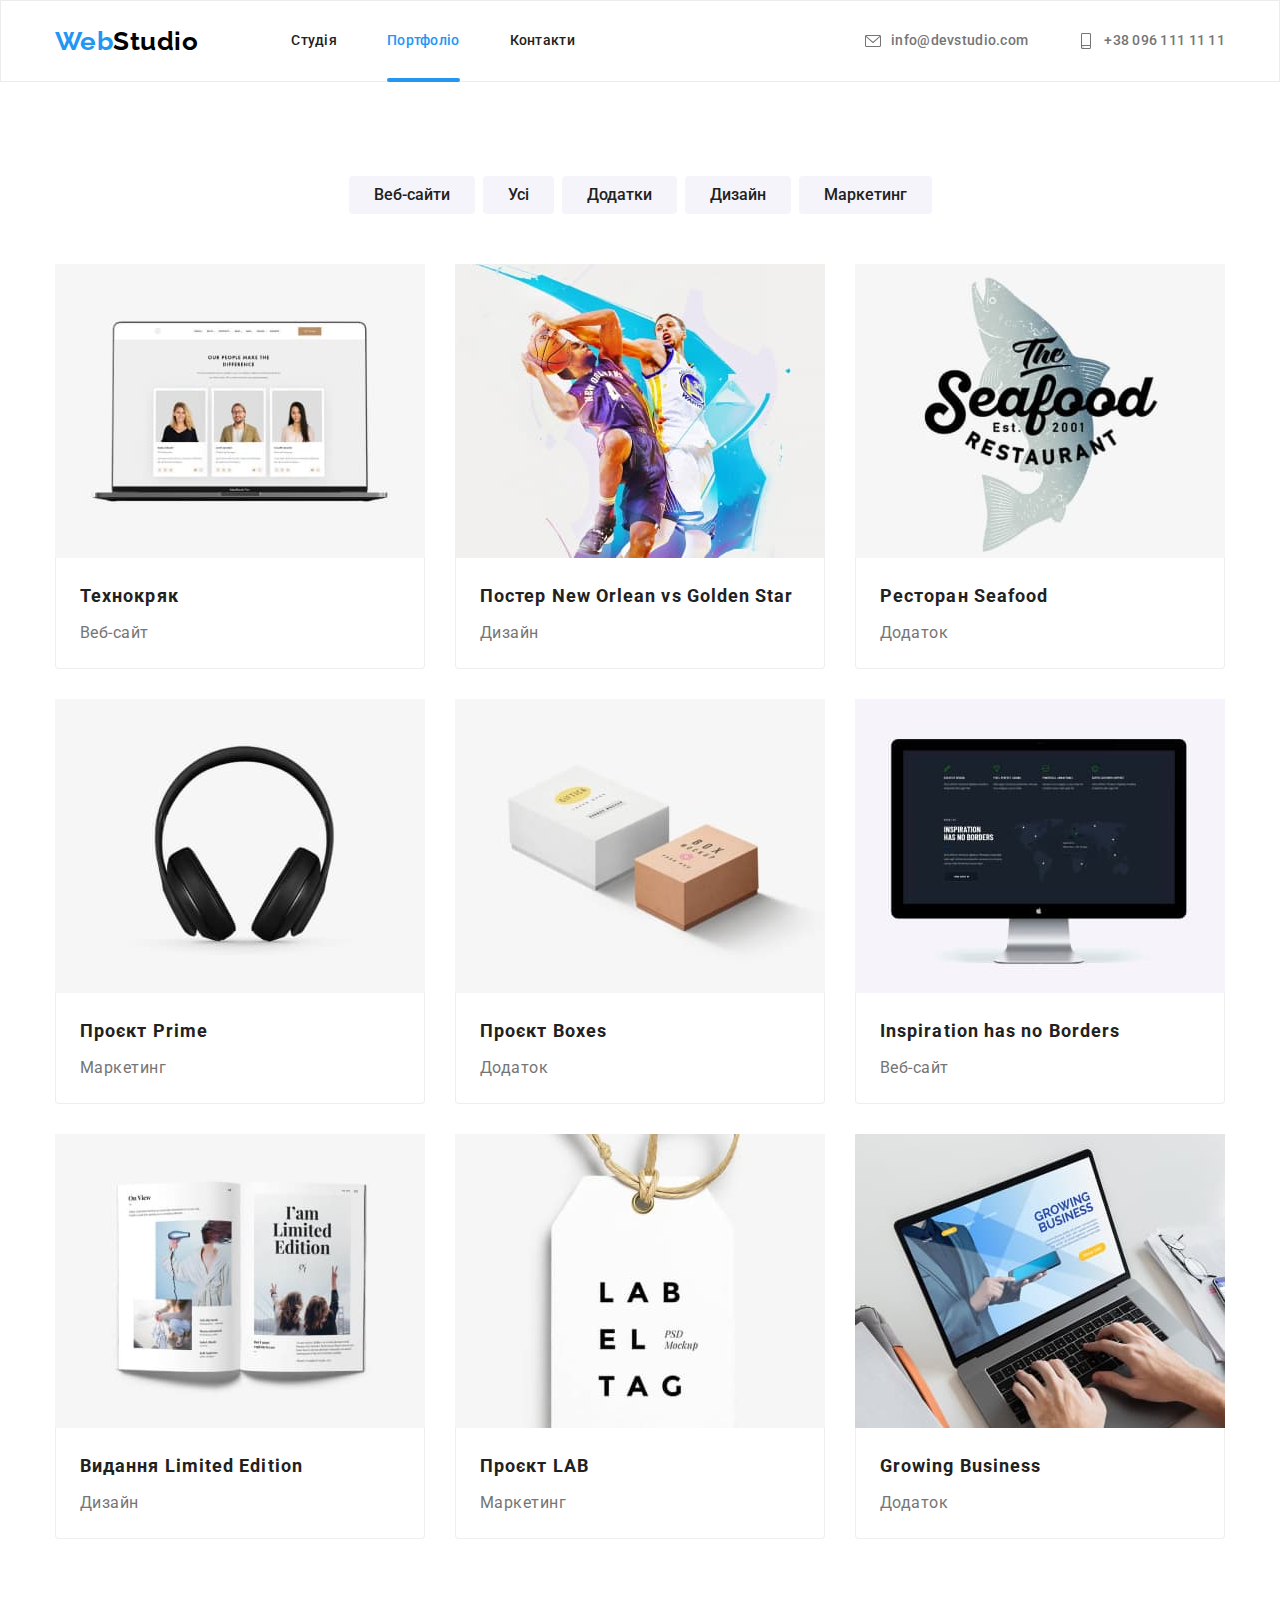
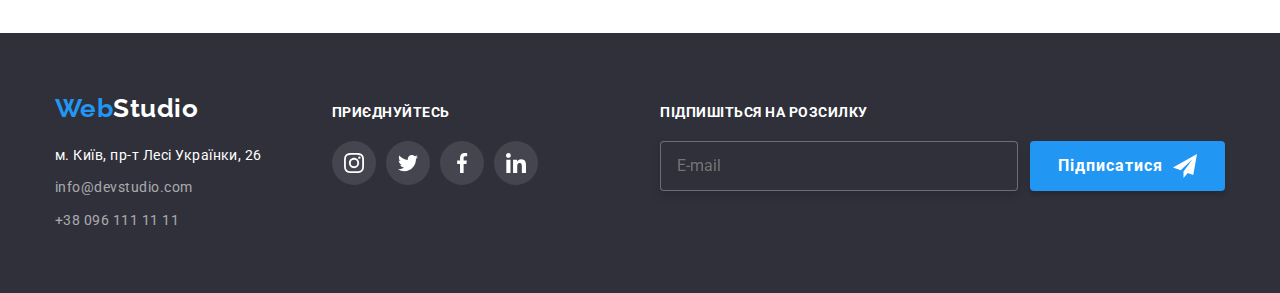
==== portfolio.html @ f8884468 "Added files from the previous HW" ====
<!DOCTYPE html>
<html lang="en">
  <head>
    <meta charset="UTF-8" />
    <meta http-equiv="X-UA-Compatible" content="IE=edge" />
    <meta name="viewport" content="width=device-width, initial-scale=1.0" />

    <title>Портфоліо</title>

    <!-- Normalization -->
    <link
      rel="stylesheet"
      href="https://cdnjs.cloudflare.com/ajax/libs/modern-normalize/1.0.0/modern-normalize.min.css"
    />

    <!-- Styles -->
    <link rel="stylesheet" href="./css/styles.css" />

    <!-- Fonts -->
    <link rel="preconnect" href="https://fonts.googleapis.com" />
    <link rel="preconnect" href="https://fonts.gstatic.com" crossorigin />
    <link
      href="https://fonts.googleapis.com/css2?family=Raleway:wght@700&family=Roboto:wght@400;500;700;900&display=swap"
      rel="stylesheet"
    />
  </head>

  <body>
    <header class="header-section">
      <div class="container header-flex">
        <a href="./index.html" class="logo logo-header"><span>Web</span>Studio</a>

        <nav>
          <ul class="site-nav list">
            <li class="item">
              <a href="./index.html" class="link">Студія</a>
            </li>

            <li class="item">
              <a href="./portfolio.html" class="link current">Портфоліо</a>
            </li>

            <li class="item">
              <a href="#" class="link">Контакти</a>
            </li>
          </ul>
        </nav>

        <ul class="mail-tel-section list">
          <li class="item">
            <a href="mailto:info@devstudio.com" class="link mail-tel-item">
              <svg width="16" height="16" class="mail-svg">
                <use href="./images/symbol-defs.svg#icon-mail"></use></svg
              >info@devstudio.com</a
            >
          </li>

          <li class="item">
            <a href="tel:380961111111" class="link mail-tel-item"
              ><svg width="16" height="16" class="tel-svg">
                <use href="./images/symbol-defs.svg#icon-smartphone"></use></svg
              >+38 096 111 11 11</a
            >
          </li>
        </ul>
      </div>
    </header>

    <main>
      <!-- "Completed projects" section -->
      <section class="section">
        <div class="container">
          <h1 class="section-title visually-hidden">Виконані проєкти</h1>

          <ul class="filter list">
            <li><button type="button" class="filer-button">Веб-сайти</button></li>
            <li><button type="button" class="filer-button">Усі</button></li>
            <li><button type="button" class="filer-button">Додатки</button></li>
            <li><button type="button" class="filer-button">Дизайн</button></li>
            <li><button type="button" class="filer-button">Маркетинг</button></li>
          </ul>

          <ul class="projects-list list">
            <li class="item">
              <div class="projects-img-div">
                <img
                  src="./images/img1-portfolio.jpg"
                  alt="Ноутбук з відчиненою веб-сторінкою"
                  width="370"
                  class="completed-projects-img"
                />
                <div class="project-description-overlay">
                  <p class="project-description-text">
                    Ресурс пропонує комплексні пропозиції з різним рівнем функціоналу та сервісів.
                    Все це дозволить відвідувачу отримати вичерпні відомості про компанію чи
                    приватну особу.
                  </p>
                </div>
              </div>
              <div class="projects-card-border">
                <h2 class="completed-projects-title">Технокряк</h2>
                <p class="completed-projects-text">Веб-сайт</p>
              </div>
            </li>

            <li class="item">
              <div class="projects-img-div">
                <img
                  src="./images/img2-portfolio.jpg"
                  alt="Два баскетболісти грають у баскетбол"
                  width="370"
                  class="completed-projects-img"
                />
                <div class="project-description-overlay">
                  <p class="project-description-text">
                    Ресурс пропонує комплексні пропозиції з різним рівнем функціоналу та сервісів.
                    Все це дозволить відвідувачу отримати вичерпні відомості про компанію чи
                    приватну особу.
                  </p>
                </div>
              </div>
              <div class="projects-card-border">
                <h2 class="completed-projects-title">Постер New Orlean vs Golden Star</h2>
                <p class="completed-projects-text">Дизайн</p>
              </div>
            </li>

            <li class="item">
              <div class="projects-img-div">
                <img
                  src="./images/img3-portfolio.jpg"
                  alt="Логотип ресторану Seafood"
                  width="370"
                  class="completed-projects-img"
                />
                <div class="project-description-overlay">
                  <p class="project-description-text">
                    Ресурс пропонує комплексні пропозиції з різним рівнем функціоналу та сервісів.
                    Все це дозволить відвідувачу отримати вичерпні відомості про компанію чи
                    приватну особу.
                  </p>
                </div>
              </div>
              <div class="projects-card-border">
                <h2 class="completed-projects-title">Ресторан Seafood</h2>
                <p class="completed-projects-text">Додаток</p>
              </div>
            </li>

            <li class="item">
              <div class="projects-img-div">
                <img
                  src="./images/img4-portfolio.jpg"
                  alt="Комп'ютерні навушники"
                  width="370"
                  class="completed-projects-img"
                />
                <div class="project-description-overlay">
                  <p class="project-description-text">
                    Ресурс пропонує комплексні пропозиції з різним рівнем функціоналу та сервісів.
                    Все це дозволить відвідувачу отримати вичерпні відомості про компанію чи
                    приватну особу.
                  </p>
                </div>
              </div>
              <div class="projects-card-border">
                <h2 class="completed-projects-title">Проєкт Prime</h2>
                <p class="completed-projects-text">Маркетинг</p>
              </div>
            </li>

            <li class="item">
              <div class="projects-img-div">
                <img
                  src="./images/img5-portfolio.jpg"
                  alt="Дві коробки: біла та червона"
                  width="370"
                  class="completed-projects-img"
                />
                <div class="project-description-overlay">
                  <p class="project-description-text">
                    Ресурс пропонує комплексні пропозиції з різним рівнем функціоналу та сервісів.
                    Все це дозволить відвідувачу отримати вичерпні відомості про компанію чи
                    приватну особу.
                  </p>
                </div>
              </div>
              <div class="projects-card-border">
                <h2 class="completed-projects-title">Проєкт Boxes</h2>
                <p class="completed-projects-text">Додаток</p>
              </div>
            </li>

            <li class="item">
              <div class="projects-img-div">
                <img
                  src="./images/img6-portfolio.jpg"
                  alt="iMac з відчиненою веб-сторінкою"
                  width="370"
                  class="completed-projects-img"
                />
                <div class="project-description-overlay">
                  <p class="project-description-text">
                    Ресурс пропонує комплексні пропозиції з різним рівнем функціоналу та сервісів.
                    Все це дозволить відвідувачу отримати вичерпні відомості про компанію чи
                    приватну особу.
                  </p>
                </div>
              </div>
              <div class="projects-card-border">
                <h2 class="completed-projects-title">Inspiration has no Borders</h2>
                <p class="completed-projects-text">Веб-сайт</p>
              </div>
            </li>

            <li class="item">
              <div class="projects-img-div">
                <img
                  src="./images/img7-portfolio.jpg"
                  alt="Розворот журналу"
                  width="370"
                  class="completed-projects-img"
                />
                <div class="project-description-overlay">
                  <p class="project-description-text">
                    Ресурс пропонує комплексні пропозиції з різним рівнем функціоналу та сервісів.
                    Все це дозволить відвідувачу отримати вичерпні відомості про компанію чи
                    приватну особу.
                  </p>
                </div>
              </div>
              <div class="projects-card-border">
                <h2 class="completed-projects-title">Видання Limited Edition</h2>
                <p class="completed-projects-text">Дизайн</p>
              </div>
            </li>

            <li class="item">
              <div class="projects-img-div">
                <img
                  src="./images/img8-portfolio.jpg"
                  alt="Етикетка з логотипом компанії"
                  width="370"
                  class="completed-projects-img"
                />
                <div class="project-description-overlay">
                  <p class="project-description-text">
                    Ресурс пропонує комплексні пропозиції з різним рівнем функціоналу та сервісів.
                    Все це дозволить відвідувачу отримати вичерпні відомості про компанію чи
                    приватну особу.
                  </p>
                </div>
              </div>
              <div class="projects-card-border">
                <h2 class="completed-projects-title">Проєкт LAB</h2>
                <p class="completed-projects-text">Маркетинг</p>
              </div>
            </li>

            <li class="item">
              <div class="projects-img-div">
                <img
                  src="./images/img9-portfolio.jpg"
                  alt="Людина працює за ноутбуком"
                  width="370"
                  class="completed-projects-img"
                />
                <div class="project-description-overlay">
                  <p class="project-description-text">
                    Ресурс пропонує комплексні пропозиції з різним рівнем функціоналу та сервісів.
                    Все це дозволить відвідувачу отримати вичерпні відомості про компанію чи
                    приватну особу.
                  </p>
                </div>
              </div>
              <div class="projects-card-border">
                <h2 class="completed-projects-title">Growing Business</h2>
                <p class="completed-projects-text">Додаток</p>
              </div>
            </li>
          </ul>
        </div>
      </section>
    </main>

    <footer class="footer-section">
      <div class="container">
        <div class="footer-flex-general">
          <div class="footer-flex">
            <div class="footer-contact-us">
              <a href="./index.html" class="logo logo-footer"><span>Web</span>Studio</a>

              <address class="footer-address">м. Київ, пр-т Лесі Українки, 26</address>

              <ul class="footer-contact-info list">
                <li>
                  <a href="mailto:info@devstudio.com" class="mail link">info@devstudio.com</a>
                </li>
                <li><a href="tel:380961111111" class="link">+38 096 111 11 11</a></li>
              </ul>
            </div>

            <div class="footer-join-us">
              <p class="footer-header">приєднуйтесь</p>

              <ul class="list footer-social-list">
                <li class="footer-social-item">
                  <a href="#" class="footer-social-link">
                    <svg width="20," height="20">
                      <use href="./images/symbol-defs.svg#icon-instagram"></use>
                    </svg>
                  </a>
                </li>
                <li class="social-item">
                  <a href="#" class="footer-social-link">
                    <svg width="20," height="20">
                      <use href="./images/symbol-defs.svg#icon-twitter"></use>
                    </svg>
                  </a>
                </li>
                <li class="social-item">
                  <a href="#" class="footer-social-link">
                    <svg width="20," height="20">
                      <use href="./images/symbol-defs.svg#icon-facebook"></use>
                    </svg>
                  </a>
                </li>
                <li class="social-item">
                  <a href="#" class="footer-social-link">
                    <svg width="20," height="20">
                      <use href="./images/symbol-defs.svg#icon-linkedin"></use>
                    </svg>
                  </a>
                </li>
              </ul>
            </div>
          </div>

          <div class="footer-subscribe-mailing">
            <p class="footer-header">Підпишіться на розсилку</p>

            <form>
              <label class="visually-hidden" for="footer-email-label">E-mail</label>

              <div class="footer-input-button">
                <input
                  class="footer-email-input"
                  id="footer-email-label"
                  type="email"
                  name="email"
                  placeholder="E-mail"
                />

                <button class="main-button footer-button" type="submit">
                  <span class="footer-button-text">Підписатися</span>
                  <svg width="24" height="24" class="mail-svg">
                    <use href="./images/symbol-defs.svg#icon-send"></use>
                  </svg>
                </button>
              </div>
            </form>
          </div>
        </div>
      </div>
    </footer>
  </body>
</html>
---- css/styles.css ----
/* ---------------------- General styles ----------------------*/
:root {
  --primaty-text-color: #212121;
  --secondary-text-color: #757575;
  --accent-color: #2196f3;
  --primary-white-color: #ffffff;
  --primary-black-color: #000000;
  --projects-border-color: #eeeeee;
  --header-border-color: #ececec;

  --hero-background-color: #2f303a;
  --button-color: #f5f4fa;
  --icon-color: #afb1b8;

  --button-shadow-color: rgba(0, 0, 0, 0.15);

  --footer-placeholder: rgba(255, 255, 255, 0.6);
  --footer-input-border: rgba(255, 255, 255, 0.3);

  --modal-input-border: rgba(33, 33, 33, 0.2);
  --modal-placeholder: rgba(117, 117, 117, 0.5);
}

body {
  background-color: var(--primary-white-color);
  color: var(--primaty-text-color);

  font-family: Roboto, sans-serif;
  letter-spacing: 0.03em;

  /* overflow: hidden; */
}

h1,
h2,
h3,
h4,
h5,
h6,
p,
ul {
  padding: 0;
  margin: 0;
}

.logo {
  font-family: 'Raleway';
  font-weight: 700;
  font-size: 26px;
  line-height: 1.19;
  text-decoration: none;
}

.list {
  list-style-type: none;
}

.link {
  text-decoration: none;
}

.main-button {
  border: 0;
  cursor: pointer;

  display: block;
  margin: 0 auto;
  padding: 10px 32px;
  border-radius: 4px;

  color: var(--primary-white-color);
  box-shadow: 0px 4px 4px var(--button-shadow-color);
  background-color: var(--accent-color);
  font-family: 'Roboto';
  font-weight: 700;
  font-size: 16px;
  line-height: 1.87;
  letter-spacing: 0.06em;

  transition-property: color, background-color;
  transition-duration: 250ms;
  transition-timing-function: cubic-bezier(0.4, 0, 0.2, 1);
}

.main-button:hover,
.main-button:focus {
  color: var(--primaty-text-color);
  background-color: var(--button-color);
}

.visually-hidden {
  position: absolute;
  white-space: nowrap;
  width: 1px;
  height: 1px;
  overflow: hidden;
  border: 0;
  padding: 0;
  clip: rect(0 0 0 0);
  clip-path: inset(50%);
  margin: -1px;
}

.section-title {
  margin-bottom: 50px;
  text-align: center;

  font-weight: 700;
  font-size: 36px;
  line-height: 1.17;
}

.section {
  padding-top: 94px;
  padding-bottom: 94px;
}

.container {
  width: 100%;
  max-width: 1200px;
  padding-left: 15px;
  padding-right: 15px;
  margin-left: auto;
  margin-right: auto;
}

/* ---------------------- Header ----------------------*/
.header-section {
  border: 1px solid var(--header-border-color);
}

.header-flex {
  display: flex;
  /* justify-content: space-between; */
  align-items: center;
}

.logo-header {
  margin-right: 93px;

  color: var(--primary-black-color);
}

.logo-header > span {
  color: var(--accent-color);
}

.site-nav {
  display: flex;
}

.site-nav .item {
  margin-right: 50px;
}

.site-nav .item:last-child {
  margin-right: 0;
}

.site-nav .link {
  display: block;
  padding-top: 32px;
  padding-bottom: 32px;

  color: var(--primaty-text-color);
  font-weight: 500;
  font-size: 14px;
  line-height: 1.14;
  letter-spacing: 0.02em;

  transition-property: color;
  transition-duration: 250ms;
  transition-timing-function: cubic-bezier(0.4, 0, 0.2, 1);
}

.link.current {
  position: relative;
  color: var(--accent-color);
  padding-bottom: 31px;
}

.link.current::after {
  position: absolute;
  bottom: -2px;
  left: 0;

  content: '';
  height: 4px;
  width: 100%;
  background: var(--accent-color);
  border-radius: 2px;
}

.site-nav .link:hover,
.site-nav .link:focus {
  color: var(--accent-color);
}

.mail-tel-section {
  display: flex;
  margin-left: auto;
}

.mail-tel-section .item + .item {
  margin-left: 50px;
}

.mail-tel-section .link {
  color: var(--secondary-text-color);
  font-weight: 500;
  font-size: 14px;
  line-height: 1.14;
  letter-spacing: 0.02em;

  transition-property: color;
  transition-duration: 250ms;
  transition-timing-function: cubic-bezier(0.4, 0, 0.2, 1);
}

.mail-tel-section .link:hover,
.mail-tel-section .link:focus {
  color: var(--accent-color);
}

.mail-tel-item {
  display: flex;
  align-items: center;
  gap: 10px;
  fill: var(--secondary-text-color);

  transition-property: fill;
  transition-duration: 250ms;
  transition-timing-function: cubic-bezier(0.4, 0, 0.2, 1);
}

.mail-tel-item:hover,
.mail-tel-item:focus {
  fill: var(--accent-color);
}
/* ---------------------- Hero section ---------------------- */

.hero {
  padding-top: 200px;
  padding-bottom: 200px;
  margin: 0 auto;
  max-width: 1600px;
  background-image: linear-gradient(to right, rgba(47, 48, 58, 0.4), rgba(47, 48, 58, 0.4)),
    url('../images/hero-overlay.jpg');
  background-color: var(--hero-background-color);
}

.hero-title {
  margin: 0 auto;
  margin-bottom: 30px;
  text-align: center;

  max-width: 696px;
  font-weight: 900;
  font-size: 44px;
  line-height: 1.36;
  letter-spacing: 0.06em;
  text-transform: uppercase;

  color: var(--primary-white-color);
}

/* ---------------------- Advantages section ---------------------- */
.advantages-section {
  padding-bottom: 0;
}

.advantage-icon-block {
  width: 270px;
  height: 120px;
  background-color: var(--button-color);
  border-radius: 4px;
  margin-bottom: 30px;
}

.advantage-icon {
  margin: 25px 100px;
}

.advantages-li-title {
  margin-bottom: 10px;

  font-weight: 700;
  font-size: 14px;
  line-height: 1.14;
  text-transform: uppercase;
}

.advantages-text {
  font-size: 14px;
  line-height: 1.7;

  color: var(--secondary-text-color);
}

.advantages-list {
  display: flex;
}

.advantages-list .item {
  max-width: calc((100% - 90px) / 4);
  margin-right: 30px;
}

.advantages-list .item:last-child {
  margin-right: 0;
}

/* ---------------------- What we are doing section ---------------------- */

.what-we-doing-list {
  display: flex;
  gap: 30px;
}

.what-we-doing-image {
  display: block;
}

.what-we-doing-item {
  position: relative;
}

.what-we-doing-label {
  position: absolute;
  padding: 27px 0;
  bottom: 0;

  width: 100%;
  font-weight: 700;
  font-size: 14px;
  line-height: 1.14;
  text-align: center;
  text-transform: uppercase;

  color: var(--primary-white-color);
  background-color: rgba(47, 48, 58, 0.8);
}

/* ---------------------- Our team section ---------------------- */

.our-team-section {
  background-color: var(--button-color);
}

.our-team-section li {
  background-color: var(--primary-white-color);
}

.our-team-list {
  display: flex;
  gap: 30px;
}

.our-team-list .item {
  box-shadow: 0px 1px 3px rgba(0, 0, 0, 0.12), 0px 1px 1px rgba(0, 0, 0, 0.14),
    0px 2px 1px rgba(0, 0, 0, 0.2);
  border-radius: 0px 0px 4px 4px;
}

.employee-img {
  margin-bottom: 30px;
}

.our-team-name {
  margin-bottom: 10px;
  text-align: center;

  font-weight: 500;
  font-size: 16px;
  line-height: 1.19;
}

.our-team-position {
  margin-bottom: 16px;
  text-align: center;

  font-size: 16px;
  line-height: 1.19;

  color: var(--secondary-text-color);
}

.social-list {
  display: flex;
  padding-bottom: 30px;
  gap: 10px;
  justify-content: center;
}

.social-item-link {
  display: flex;
  align-items: center;

  width: 44px;
  height: 44px;
  border-radius: 50%;
  fill: var(--icon-color);

  cursor: pointer;

  transition-property: fill, background-color;
  transition-duration: 250ms;
  transition-timing-function: cubic-bezier(0.4, 0, 0.2, 1);
}

.social-item-link:hover,
.social-item-link:focus {
  fill: var(--primary-white-color);
  background-color: var(--accent-color);
}

/* ---------------------- Regular clients section ---------------------- */

.regular-clients-list {
  display: flex;
  justify-content: center;
  gap: 30px;
}

.regular-clients-item {
  display: flex;
  justify-content: center;
  align-items: center;

  width: 170px;
  height: 92px;
  cursor: pointer;
}

.regular-clients-link {
  display: flex;
  align-items: center;
  justify-content: center;

  width: 100%;
  height: 100%;
  border: 1px solid var(--icon-color);
  border-radius: 4px;
  fill: var(--icon-color);

  transition-property: fill, border;
  transition-duration: 250ms;
  transition-timing-function: cubic-bezier(0.4, 0, 0.2, 1);
}

.regular-clients-link:hover,
.regular-clients-link:focus {
  fill: var(--accent-color);
  border: 1px solid var(--accent-color);
}

/* ---------------------- !!! portfolio.html !!! ---------------------- */

/* ---------------------- Completed projects section ---------------------- */

.filter {
  display: flex;
  gap: 8px;
  justify-content: center;
  margin-bottom: 50px;
}

.filer-button {
  padding: 6px 25px;
  border: none;
  border-radius: 4px;

  font-family: Roboto;
  font-weight: 500;
  font-size: 16px;
  line-height: 1.62;

  color: var(--primaty-text-color);
  background-color: var(--button-color);

  transition-property: color, background-color, box-shadow;
  transition-duration: 250ms;
  transition-timing-function: cubic-bezier(0.4, 0, 0.2, 1);
}

.filer-button:hover,
.filer-button:focus {
  color: var(--primary-white-color);
  background-color: var(--accent-color);
  box-shadow: 0px 3px 1px rgba(0, 0, 0, 0.1), 0px 1px 2px rgba(0, 0, 0, 0.08),
    0px 2px 2px rgba(0, 0, 0, 0.12);
}

.projects-list {
  display: flex;
  flex-wrap: wrap;
  gap: 30px;
}

.projects-img-div {
  position: relative;
}

.completed-projects-img {
  display: block;
}

.project-description-overlay {
  position: absolute;
  overflow: hidden;
  top: 0;
  left: 0;
  width: 100%;
  height: 100%;
}

.project-description-text {
  display: flex;
  align-items: center;
  padding: 24px;
  height: 100%;

  /* question with overflow */
  overflow-y: auto;

  font-size: 18px;
  line-height: 1.555;

  color: var(--primary-white-color);
  background-color: rgba(33, 150, 243, 0.9);

  transform: translateY(100%);
  transition: transform 250ms;
  transition-timing-function: cubic-bezier(0.4, 0, 0.2, 1);
}

.project-description-overlay:hover .project-description-text {
  transform: translate(0);
}

.completed-projects-title {
  margin-bottom: 4px;

  font-weight: 700;
  font-size: 18px;
  line-height: 2;
  letter-spacing: 0.06em;
}

.completed-projects-text {
  font-size: 16px;
  line-height: 1.87;

  color: var(--secondary-text-color);
}

.projects-card-border {
  border-radius: 0px 0px 4px 4px;
  border-bottom: 1px solid var(--projects-border-color);
  border-left: 1px solid var(--projects-border-color);
  border-right: 1px solid var(--projects-border-color);

  padding: 20px 24px;
}

.projects-list .item {
  transition-property: box-shadow;
  transition-duration: 250ms;
  transition-timing-function: cubic-bezier(0.4, 0, 0.2, 1);
}

.projects-list .item:hover {
  cursor: pointer;
  box-shadow: 0px 1px 1px rgba(0, 0, 0, 0.12), 0px 4px 4px rgba(0, 0, 0, 0.06),
    1px 4px 6px rgba(0, 0, 0, 0.16);
}

/* ---------------------- Footer ---------------------- */
.footer-section {
  padding-top: 60px;
  padding-bottom: 60px;

  background-color: var(--hero-background-color);
}

.footer-flex-general {
  display: flex;
  align-items: baseline;
  justify-content: space-between;
}

.footer-flex {
  display: flex;
  align-items: baseline;
  gap: 70px;
}

.logo-footer {
  display: inline-block;
  margin-bottom: 20px;

  color: var(--primary-white-color);
}

.logo-footer > span {
  color: var(--accent-color);
}

.footer-address {
  margin-bottom: 9px;

  font-size: 14px;
  font-style: normal;
  line-height: 1.71;

  color: var(--primary-white-color);
}

.footer-contact-info a {
  font-size: 14px;
  line-height: 1.71;

  color: rgba(255, 255, 255, 0.6);
}

.footer-contact-info .link {
  transition-property: color;
  transition-duration: 250ms;
  transition-timing-function: cubic-bezier(0.4, 0, 0.2, 1);
}

.footer-contact-info .link:hover,
.footer-contact-info .link:focus {
  color: var(--accent-color);
}

.mail {
  display: inline-block;
  margin-bottom: 9px;
}

.footer-header {
  margin-bottom: 20px;

  font-weight: 700;
  font-size: 14px;
  line-height: 1.14;
  text-transform: uppercase;

  color: var(--primary-white-color);
}

.footer-social-list {
  display: flex;
  padding-bottom: 30px;
  gap: 10px;
}

.footer-social-link {
  display: flex;
  align-items: center;

  width: 44px;
  height: 44px;
  border-radius: 50%;
  background-color: rgba(255, 255, 255, 0.1);
  fill: var(--primary-white-color);

  cursor: pointer;

  transition-property: background-color;
  transition-duration: 250ms;
  transition-timing-function: cubic-bezier(0.4, 0, 0.2, 1);
}

.footer-social-link:hover,
.footer-social-link:focus {
  background-color: var(--accent-color);
}

.footer-button {
  padding: 10px 28px;
  display: flex;
  align-items: center;
  fill: var(--primary-white-color);

  transition-property: fill, color, background-color;
  transition-duration: 250ms;
  transition-timing-function: cubic-bezier(0.4, 0, 0.2, 1);
}

.footer-button:hover,
.footer-button:focus {
  color: var(--primaty-text-color);
  background-color: var(--button-color);
  fill: var(--primaty-text-color);
}

.footer-button-text {
  margin-right: 10px;
}

.footer-input-button {
  display: flex;
  gap: 12px;
}

.footer-email-input {
  padding: 15px 16px;
  font-size: 16px;
  line-height: 1.25;
  width: 358px;
  height: 50px;
  border-radius: 4px;

  background-color: var(--hero-background-color);
  color: var(--footer-placeholder);
  border: 1px solid var(--footer-input-border);
  filter: drop-shadow(0px 4px 4px rgba(0, 0, 0, 0.15));
}

/* ---------------------- Modal window ---------------------- */
.backdrop {
  position: fixed;
  top: 0;
  left: 0;
  z-index: 1;

  width: 100%;
  height: 100%;
  background-color: rgba(0, 0, 0, 0.2);
}

.is-hidden {
  opacity: 0;
  visibility: hidden;
  pointer-events: none;
}

.modal {
  position: absolute;
  top: 50%;
  left: 50%;
  transform: translate(-50%, -50%) scale(1);
  transition: transform 250ms;

  width: 528px;
  height: 581px;
  background-color: var(--primary-white-color);
}

.backdrop.is-hidden .modal {
  transform: translate(-50%, -50%) scale(0.5);
}

.modal-close-button {
  display: flex;
  align-items: center;
  position: absolute;
  top: 8px;
  right: 8px;

  cursor: pointer;

  width: 30px;
  height: 30px;
  border-radius: 50%;

  background-color: var(--primary-white-color);
  border: 1px solid rgba(0, 0, 0, 0.1);

  transition-property: fill;
  transition-duration: 250ms;
  transition-timing-function: cubic-bezier(0.4, 0, 0.2, 1);
}

.modal-close-button:hover,
.modal-close-button:focus {
  fill: var(--accent-color);
}

.modal-header {
  margin-top: 40px;
  margin-bottom: 12px;

  font-weight: 700;
  font-size: 20px;
  line-height: 1.15;
  text-align: center;

  color: var(--primaty-text-color);
}

.modal-form {
  margin: 0 40px;
}

.modal-form-label {
  display: block;

  margin-bottom: 4px;
  font-size: 12px;
  line-height: 1.17;
  letter-spacing: 0.01em;

  color: var(--secondary-text-color);
}

.modal-form-input {
  padding: 12px 12px 12px 42px;
  border: 0;

  outline: none;
  width: 448px;
  height: 40px;
  font-size: 12px;
  line-height: 1.17;
  letter-spacing: 0.01em;
  color: var(--primaty-text-color);
  border: 1px solid var(--modal-input-border);
  border-radius: 4px;

  transition-property: border-color;
  transition-duration: 250ms;
  transition-timing-function: cubic-bezier(0.4, 0, 0.2, 1);
}

.modal-form-input:hover,
.modal-form-input:focus {
  border-color: var(--accent-color);
}

.form-field {
  position: relative;
  margin-bottom: 10px;
}

.modal-input-icon {
  position: absolute;
  top: 50%;
  transform: translateY(-50%);
  left: 15px;

  width: 18px;
  height: 18px;

  fill: var(--primaty-text-color);

  transition-property: fill;
  transition-duration: 250ms;
  transition-timing-function: cubic-bezier(0.4, 0, 0.2, 1);
}

.modal-form-input:hover + .modal-input-icon,
.modal-form-input:focus + .modal-input-icon {
  fill: var(--accent-color);
}

.modal-textarea {
  margin-bottom: 20px;
  padding: 12px 16px;
  width: 448px;
  height: 120px;

  resize: none;
  outline: none;
  color: var(--primaty-text-color);
  font-size: 12px;
  line-height: 1.17;
  letter-spacing: 0.01em;

  border: 1px solid var(--modal-input-border);
  border-radius: 4px;

  transition-property: border-color;
  transition-duration: 250ms;
  transition-timing-function: cubic-bezier(0.4, 0, 0.2, 1);
}

.modal-textarea::placeholder {
  color: var(--modal-placeholder);
}

.modal-textarea:hover,
.modal-textarea:focus {
  border-color: var(--accent-color);
}

.modal-checkbox-label {
  display: flex;
  gap: 7px;
  justify-content: center;
  align-items: center;

  user-select: none;

  font-size: 14px;
  line-height: 1;

  color: #757575;
}

.modal-checkbox-link {
  text-decoration-line: underline;
  color: var(--accent-color);
}

.checkbox {
  -webkit-appearance: none;
  -moz-appearance: none;
  appearance: none;
}

.modal-custom-checkbox {
  width: 16px;
  height: 15px;

  border: 2px solid var(--primaty-text-color);
  border-radius: 2px;
}

.checkbox:checked + .modal-custom-checkbox {
  background-color: var(--accent-color);
  border: 0;
}

.modal-submit-button {
  margin-top: 30px;

  border: 0;
  cursor: pointer;

  display: block;
  margin: 30px auto 0 auto;
  padding: 10px 32px;
  border-radius: 4px;

  box-shadow: 0px 4px 4px var(--button-shadow-color);
  color: var(--primary-white-color);
  background-color: var(--accent-color);
  font-family: 'Roboto';
  font-weight: 700;
  font-size: 16px;
  line-height: 1.87;
  letter-spacing: 0.06em;
}
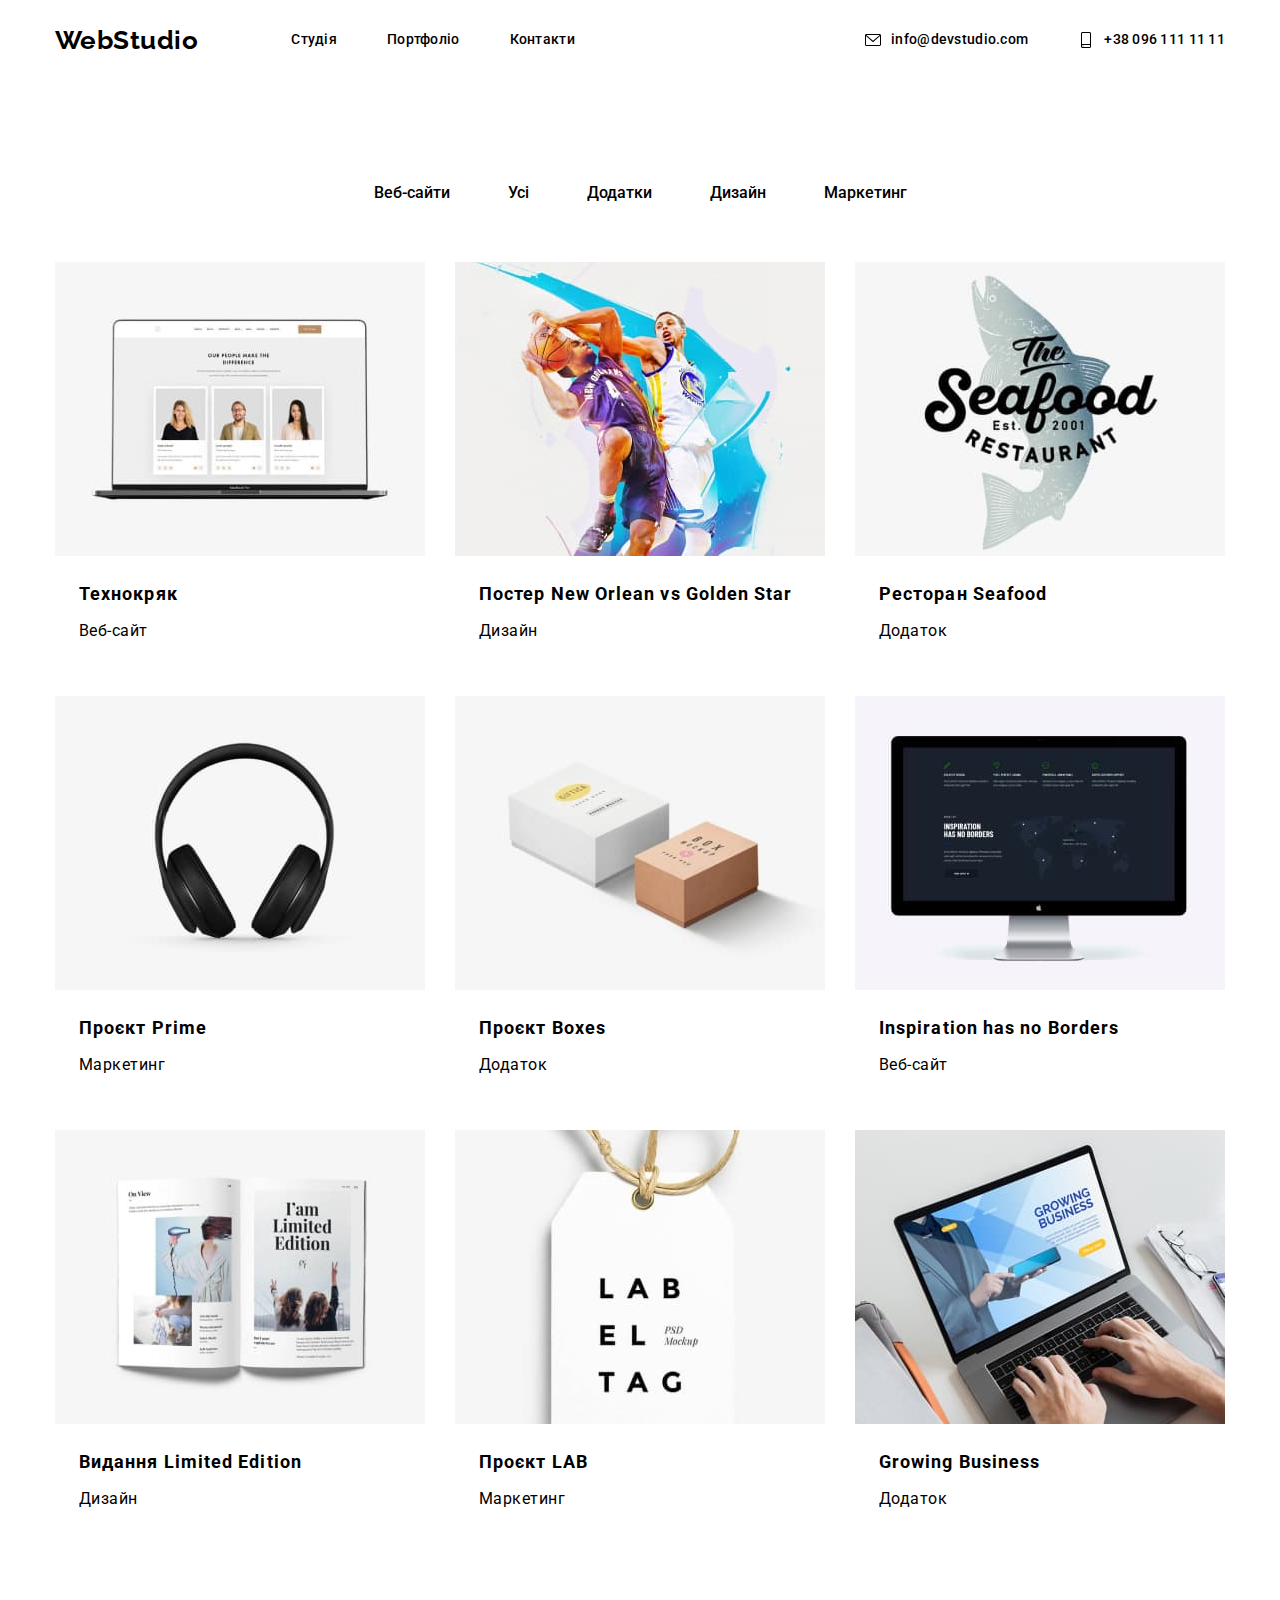
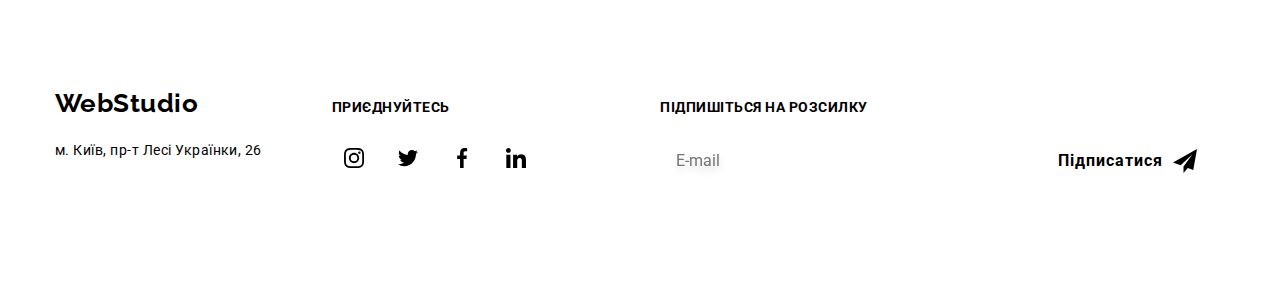
==== commit 7980f948: "Code refactoring using the BEM methodology" ====
--- a/portfolio.html
+++ b/portfolio.html
@@ -14,6 +14,7 @@
     />
 
     <!-- Styles -->
+    <link rel="stylesheet" href="./css/main.min.css" />
     <link rel="stylesheet" href="./css/styles.css" />
 
     <!-- Fonts -->
@@ -26,256 +27,267 @@
   </head>
 
   <body>
-    <header class="header-section">
-      <div class="container header-flex">
-        <a href="./index.html" class="logo logo-header"><span>Web</span>Studio</a>
-
-        <nav>
-          <ul class="site-nav list">
-            <li class="item">
-              <a href="./index.html" class="link">Студія</a>
-            </li>
-
-            <li class="item">
-              <a href="./portfolio.html" class="link current">Портфоліо</a>
-            </li>
-
-            <li class="item">
-              <a href="#" class="link">Контакти</a>
+    <header class="page-header">
+      <div class="container">
+        <div class="page-header__flex-container">
+          <a href="./index.html" class="logo page-header__logo">
+            <span class="logo__span">Web</span>Studio
+          </a>
+
+          <nav>
+            <ul class="list">
+              <div class="navigation">
+                <li>
+                  <a href="./index.html" class="link navigation__link"> Студія </a>
+                </li>
+                <li>
+                  <a href="./portfolio.html" class="link navigation__link navigation__link--current"
+                    >Портфоліо
+                  </a>
+                </li>
+                <li>
+                  <a href="#" class="link navigation__link">Контакти </a>
+                </li>
+              </div>
+            </ul>
+          </nav>
+
+          <ul class="list contacts page-header__contacts">
+            <li>
+              <a
+                href="mailto:info@devstudio.com"
+                class="link contacts__link contacts__link--header"
+              >
+                <svg width="16" height="16" class="contacts__svg">
+                  <use href="./images/symbol-defs.svg#icon-mail"></use>
+                </svg>
+                info@devstudio.com
+              </a>
+            </li>
+
+            <li>
+              <a href="tel:380961111111" class="link contacts__link contacts__link--header">
+                <svg width="16" height="16" class="contacts__svg">
+                  <use href="./images/symbol-defs.svg#icon-smartphone"></use>
+                </svg>
+                +38 096 111 11 11
+              </a>
             </li>
           </ul>
-        </nav>
-
-        <ul class="mail-tel-section list">
-          <li class="item">
-            <a href="mailto:info@devstudio.com" class="link mail-tel-item">
-              <svg width="16" height="16" class="mail-svg">
-                <use href="./images/symbol-defs.svg#icon-mail"></use></svg
-              >info@devstudio.com</a
-            >
-          </li>
-
-          <li class="item">
-            <a href="tel:380961111111" class="link mail-tel-item"
-              ><svg width="16" height="16" class="tel-svg">
-                <use href="./images/symbol-defs.svg#icon-smartphone"></use></svg
-              >+38 096 111 11 11</a
-            >
-          </li>
-        </ul>
+        </div>
       </div>
     </header>
 
     <main>
       <!-- "Completed projects" section -->
-      <section class="section">
+      <section class="section portfolio">
         <div class="container">
-          <h1 class="section-title visually-hidden">Виконані проєкти</h1>
-
-          <ul class="filter list">
-            <li><button type="button" class="filer-button">Веб-сайти</button></li>
-            <li><button type="button" class="filer-button">Усі</button></li>
-            <li><button type="button" class="filer-button">Додатки</button></li>
-            <li><button type="button" class="filer-button">Дизайн</button></li>
-            <li><button type="button" class="filer-button">Маркетинг</button></li>
+          <h1 class="visually-hidden">Виконані проєкти</h1>
+
+          <ul class="list portfolio__filter">
+            <li><button type="button" class="portfolio__filter-button">Веб-сайти</button></li>
+            <li><button type="button" class="portfolio__filter-button">Усі</button></li>
+            <li><button type="button" class="portfolio__filter-button">Додатки</button></li>
+            <li><button type="button" class="portfolio__filter-button">Дизайн</button></li>
+            <li><button type="button" class="portfolio__filter-button">Маркетинг</button></li>
           </ul>
 
-          <ul class="projects-list list">
-            <li class="item">
-              <div class="projects-img-div">
+          <ul class="list portfolio__projects-list">
+            <li class="portfolio__project-card">
+              <div class="portfolio__image-div">
                 <img
                   src="./images/img1-portfolio.jpg"
                   alt="Ноутбук з відчиненою веб-сторінкою"
                   width="370"
-                  class="completed-projects-img"
-                />
-                <div class="project-description-overlay">
-                  <p class="project-description-text">
-                    Ресурс пропонує комплексні пропозиції з різним рівнем функціоналу та сервісів.
-                    Все це дозволить відвідувачу отримати вичерпні відомості про компанію чи
-                    приватну особу.
-                  </p>
-                </div>
-              </div>
-              <div class="projects-card-border">
-                <h2 class="completed-projects-title">Технокряк</h2>
-                <p class="completed-projects-text">Веб-сайт</p>
-              </div>
-            </li>
-
-            <li class="item">
-              <div class="projects-img-div">
+                  class="portfolio__card-image"
+                />
+                <div class="portfolio__description-overlay">
+                  <p class="portfolio__description-text">
+                    Ресурс пропонує комплексні пропозиції з різним рівнем функціоналу та сервісів.
+                    Все це дозволить відвідувачу отримати вичерпні відомості про компанію чи
+                    приватну особу.
+                  </p>
+                </div>
+              </div>
+              <div class="portfolio__card-border">
+                <h2 class="portfolio__title">Технокряк</h2>
+                <p class="portfolio__text">Веб-сайт</p>
+              </div>
+            </li>
+
+            <li class="portfolio__project-card">
+              <div class="portfolio__image-div">
                 <img
                   src="./images/img2-portfolio.jpg"
                   alt="Два баскетболісти грають у баскетбол"
                   width="370"
-                  class="completed-projects-img"
-                />
-                <div class="project-description-overlay">
-                  <p class="project-description-text">
-                    Ресурс пропонує комплексні пропозиції з різним рівнем функціоналу та сервісів.
-                    Все це дозволить відвідувачу отримати вичерпні відомості про компанію чи
-                    приватну особу.
-                  </p>
-                </div>
-              </div>
-              <div class="projects-card-border">
-                <h2 class="completed-projects-title">Постер New Orlean vs Golden Star</h2>
-                <p class="completed-projects-text">Дизайн</p>
-              </div>
-            </li>
-
-            <li class="item">
-              <div class="projects-img-div">
+                  class="portfolio__card-image"
+                />
+                <div class="portfolio__description-overlay">
+                  <p class="portfolio__description-text">
+                    Ресурс пропонує комплексні пропозиції з різним рівнем функціоналу та сервісів.
+                    Все це дозволить відвідувачу отримати вичерпні відомості про компанію чи
+                    приватну особу.
+                  </p>
+                </div>
+              </div>
+              <div class="portfolio__card-border">
+                <h2 class="portfolio__title">Постер New Orlean vs Golden Star</h2>
+                <p class="portfolio__text">Дизайн</p>
+              </div>
+            </li>
+
+            <li class="portfolio__project-card">
+              <div class="portfolio__image-div">
                 <img
                   src="./images/img3-portfolio.jpg"
                   alt="Логотип ресторану Seafood"
                   width="370"
-                  class="completed-projects-img"
-                />
-                <div class="project-description-overlay">
-                  <p class="project-description-text">
-                    Ресурс пропонує комплексні пропозиції з різним рівнем функціоналу та сервісів.
-                    Все це дозволить відвідувачу отримати вичерпні відомості про компанію чи
-                    приватну особу.
-                  </p>
-                </div>
-              </div>
-              <div class="projects-card-border">
-                <h2 class="completed-projects-title">Ресторан Seafood</h2>
-                <p class="completed-projects-text">Додаток</p>
-              </div>
-            </li>
-
-            <li class="item">
-              <div class="projects-img-div">
+                  class="portfolio__card-image"
+                />
+                <div class="portfolio__description-overlay">
+                  <p class="portfolio__description-text">
+                    Ресурс пропонує комплексні пропозиції з різним рівнем функціоналу та сервісів.
+                    Все це дозволить відвідувачу отримати вичерпні відомості про компанію чи
+                    приватну особу.
+                  </p>
+                </div>
+              </div>
+              <div class="portfolio__card-border">
+                <h2 class="portfolio__title">Ресторан Seafood</h2>
+                <p class="portfolio__text">Додаток</p>
+              </div>
+            </li>
+
+            <li class="portfolio__project-card">
+              <div class="portfolio__image-div">
                 <img
                   src="./images/img4-portfolio.jpg"
                   alt="Комп'ютерні навушники"
                   width="370"
-                  class="completed-projects-img"
-                />
-                <div class="project-description-overlay">
-                  <p class="project-description-text">
-                    Ресурс пропонує комплексні пропозиції з різним рівнем функціоналу та сервісів.
-                    Все це дозволить відвідувачу отримати вичерпні відомості про компанію чи
-                    приватну особу.
-                  </p>
-                </div>
-              </div>
-              <div class="projects-card-border">
-                <h2 class="completed-projects-title">Проєкт Prime</h2>
-                <p class="completed-projects-text">Маркетинг</p>
-              </div>
-            </li>
-
-            <li class="item">
-              <div class="projects-img-div">
+                  class="portfolio__card-image"
+                />
+                <div class="portfolio__description-overlay">
+                  <p class="portfolio__description-text">
+                    Ресурс пропонує комплексні пропозиції з різним рівнем функціоналу та сервісів.
+                    Все це дозволить відвідувачу отримати вичерпні відомості про компанію чи
+                    приватну особу.
+                  </p>
+                </div>
+              </div>
+              <div class="portfolio__card-border">
+                <h2 class="portfolio__title">Проєкт Prime</h2>
+                <p class="portfolio__text">Маркетинг</p>
+              </div>
+            </li>
+
+            <li class="portfolio__project-card">
+              <div class="portfolio__image-div">
                 <img
                   src="./images/img5-portfolio.jpg"
                   alt="Дві коробки: біла та червона"
                   width="370"
-                  class="completed-projects-img"
-                />
-                <div class="project-description-overlay">
-                  <p class="project-description-text">
-                    Ресурс пропонує комплексні пропозиції з різним рівнем функціоналу та сервісів.
-                    Все це дозволить відвідувачу отримати вичерпні відомості про компанію чи
-                    приватну особу.
-                  </p>
-                </div>
-              </div>
-              <div class="projects-card-border">
-                <h2 class="completed-projects-title">Проєкт Boxes</h2>
-                <p class="completed-projects-text">Додаток</p>
-              </div>
-            </li>
-
-            <li class="item">
-              <div class="projects-img-div">
+                  class="portfolio__card-image"
+                />
+                <div class="portfolio__description-overlay">
+                  <p class="portfolio__description-text">
+                    Ресурс пропонує комплексні пропозиції з різним рівнем функціоналу та сервісів.
+                    Все це дозволить відвідувачу отримати вичерпні відомості про компанію чи
+                    приватну особу.
+                  </p>
+                </div>
+              </div>
+              <div class="portfolio__card-border">
+                <h2 class="portfolio__title">Проєкт Boxes</h2>
+                <p class="portfolio__text">Додаток</p>
+              </div>
+            </li>
+
+            <li class="portfolio__project-card">
+              <div class="portfolio__image-div">
                 <img
                   src="./images/img6-portfolio.jpg"
                   alt="iMac з відчиненою веб-сторінкою"
                   width="370"
-                  class="completed-projects-img"
-                />
-                <div class="project-description-overlay">
-                  <p class="project-description-text">
-                    Ресурс пропонує комплексні пропозиції з різним рівнем функціоналу та сервісів.
-                    Все це дозволить відвідувачу отримати вичерпні відомості про компанію чи
-                    приватну особу.
-                  </p>
-                </div>
-              </div>
-              <div class="projects-card-border">
-                <h2 class="completed-projects-title">Inspiration has no Borders</h2>
-                <p class="completed-projects-text">Веб-сайт</p>
-              </div>
-            </li>
-
-            <li class="item">
-              <div class="projects-img-div">
+                  class="portfolio__card-image"
+                />
+                <div class="portfolio__description-overlay">
+                  <p class="portfolio__description-text">
+                    Ресурс пропонує комплексні пропозиції з різним рівнем функціоналу та сервісів.
+                    Все це дозволить відвідувачу отримати вичерпні відомості про компанію чи
+                    приватну особу.
+                  </p>
+                </div>
+              </div>
+              <div class="portfolio__card-border">
+                <h2 class="portfolio__title">Inspiration has no Borders</h2>
+                <p class="portfolio__text">Веб-сайт</p>
+              </div>
+            </li>
+
+            <li class="portfolio__project-card">
+              <div class="portfolio__image-div">
                 <img
                   src="./images/img7-portfolio.jpg"
                   alt="Розворот журналу"
                   width="370"
-                  class="completed-projects-img"
-                />
-                <div class="project-description-overlay">
-                  <p class="project-description-text">
-                    Ресурс пропонує комплексні пропозиції з різним рівнем функціоналу та сервісів.
-                    Все це дозволить відвідувачу отримати вичерпні відомості про компанію чи
-                    приватну особу.
-                  </p>
-                </div>
-              </div>
-              <div class="projects-card-border">
-                <h2 class="completed-projects-title">Видання Limited Edition</h2>
-                <p class="completed-projects-text">Дизайн</p>
-              </div>
-            </li>
-
-            <li class="item">
-              <div class="projects-img-div">
+                  class="portfolio__card-image"
+                />
+                <div class="portfolio__description-overlay">
+                  <p class="portfolio__description-text">
+                    Ресурс пропонує комплексні пропозиції з різним рівнем функціоналу та сервісів.
+                    Все це дозволить відвідувачу отримати вичерпні відомості про компанію чи
+                    приватну особу.
+                  </p>
+                </div>
+              </div>
+              <div class="portfolio__card-border">
+                <h2 class="portfolio__title">Видання Limited Edition</h2>
+                <p class="portfolio__text">Дизайн</p>
+              </div>
+            </li>
+
+            <li class="portfolio__project-card">
+              <div class="portfolio__image-div">
                 <img
                   src="./images/img8-portfolio.jpg"
                   alt="Етикетка з логотипом компанії"
                   width="370"
-                  class="completed-projects-img"
-                />
-                <div class="project-description-overlay">
-                  <p class="project-description-text">
-                    Ресурс пропонує комплексні пропозиції з різним рівнем функціоналу та сервісів.
-                    Все це дозволить відвідувачу отримати вичерпні відомості про компанію чи
-                    приватну особу.
-                  </p>
-                </div>
-              </div>
-              <div class="projects-card-border">
-                <h2 class="completed-projects-title">Проєкт LAB</h2>
-                <p class="completed-projects-text">Маркетинг</p>
-              </div>
-            </li>
-
-            <li class="item">
-              <div class="projects-img-div">
+                  class="portfolio__card-image"
+                />
+                <div class="portfolio__description-overlay">
+                  <p class="portfolio__description-text">
+                    Ресурс пропонує комплексні пропозиції з різним рівнем функціоналу та сервісів.
+                    Все це дозволить відвідувачу отримати вичерпні відомості про компанію чи
+                    приватну особу.
+                  </p>
+                </div>
+              </div>
+              <div class="portfolio__card-border">
+                <h2 class="portfolio__title">Проєкт LAB</h2>
+                <p class="portfolio__text">Маркетинг</p>
+              </div>
+            </li>
+
+            <li class="portfolio__project-card">
+              <div class="portfolio__image-div">
                 <img
                   src="./images/img9-portfolio.jpg"
                   alt="Людина працює за ноутбуком"
                   width="370"
-                  class="completed-projects-img"
-                />
-                <div class="project-description-overlay">
-                  <p class="project-description-text">
-                    Ресурс пропонує комплексні пропозиції з різним рівнем функціоналу та сервісів.
-                    Все це дозволить відвідувачу отримати вичерпні відомості про компанію чи
-                    приватну особу.
-                  </p>
-                </div>
-              </div>
-              <div class="projects-card-border">
-                <h2 class="completed-projects-title">Growing Business</h2>
-                <p class="completed-projects-text">Додаток</p>
+                  class="portfolio__card-image"
+                />
+                <div class="portfolio__description-overlay">
+                  <p class="portfolio__description-text">
+                    Ресурс пропонує комплексні пропозиції з різним рівнем функціоналу та сервісів.
+                    Все це дозволить відвідувачу отримати вичерпні відомості про компанію чи
+                    приватну особу.
+                  </p>
+                </div>
+              </div>
+              <div class="portfolio__card-border">
+                <h2 class="portfolio__title">Growing Business</h2>
+                <p class="portfolio__text">Додаток</p>
               </div>
             </li>
           </ul>
@@ -283,50 +295,60 @@
       </section>
     </main>
 
-    <footer class="footer-section">
+    <footer class="page-footer">
       <div class="container">
-        <div class="footer-flex-general">
-          <div class="footer-flex">
-            <div class="footer-contact-us">
-              <a href="./index.html" class="logo logo-footer"><span>Web</span>Studio</a>
-
-              <address class="footer-address">м. Київ, пр-т Лесі Українки, 26</address>
-
-              <ul class="footer-contact-info list">
-                <li>
-                  <a href="mailto:info@devstudio.com" class="mail link">info@devstudio.com</a>
-                </li>
-                <li><a href="tel:380961111111" class="link">+38 096 111 11 11</a></li>
+        <div class="page-footer__general-flex">
+          <div class="page-footer__general-subflex">
+            <div class="page-footer__contact-us">
+              <a href="./index.html" class="logo logo--footer">
+                <span class="logo logo--reversed">Web</span>Studio
+              </a>
+
+              <address class="page-footer__address">м. Київ, пр-т Лесі Українки, 26</address>
+
+              <ul class="list contacts">
+                <li>
+                  <a
+                    href="mailto:info@devstudio.com"
+                    class="link contacts__link contacts__link--footer page-footer__contacts-margin"
+                    >info@devstudio.com
+                  </a>
+                </li>
+                <li>
+                  <a href="tel:380961111111" class="link contacts__link contacts__link--footer"
+                    >+38 096 111 11 11
+                  </a>
+                </li>
               </ul>
             </div>
 
-            <div class="footer-join-us">
-              <p class="footer-header">приєднуйтесь</p>
-
-              <ul class="list footer-social-list">
-                <li class="footer-social-item">
-                  <a href="#" class="footer-social-link">
+            <div class="page-footer__join-us">
+              <p class="page-footer__header">приєднуйтесь</p>
+
+              <ul class="list socials-block">
+                <li>
+                  <a href="#" class="socials-block__link socials-block__link--footer-colors">
                     <svg width="20," height="20">
                       <use href="./images/symbol-defs.svg#icon-instagram"></use>
                     </svg>
                   </a>
                 </li>
-                <li class="social-item">
-                  <a href="#" class="footer-social-link">
+                <li>
+                  <a href="#" class="socials-block__link socials-block__link--footer-colors">
                     <svg width="20," height="20">
                       <use href="./images/symbol-defs.svg#icon-twitter"></use>
                     </svg>
                   </a>
                 </li>
-                <li class="social-item">
-                  <a href="#" class="footer-social-link">
+                <li>
+                  <a href="#" class="socials-block__link socials-block__link--footer-colors">
                     <svg width="20," height="20">
                       <use href="./images/symbol-defs.svg#icon-facebook"></use>
                     </svg>
                   </a>
                 </li>
-                <li class="social-item">
-                  <a href="#" class="footer-social-link">
+                <li>
+                  <a href="#" class="socials-block__link socials-block__link--footer-colors">
                     <svg width="20," height="20">
                       <use href="./images/symbol-defs.svg#icon-linkedin"></use>
                     </svg>
@@ -336,23 +358,23 @@
             </div>
           </div>
 
-          <div class="footer-subscribe-mailing">
-            <p class="footer-header">Підпишіться на розсилку</p>
+          <div class="page-footer__subscribe-mailing">
+            <p class="page-footer__header">Підпишіться на розсилку</p>
 
             <form>
               <label class="visually-hidden" for="footer-email-label">E-mail</label>
 
-              <div class="footer-input-button">
+              <div class="page-footer__input-button">
                 <input
-                  class="footer-email-input"
+                  class="page-footer__email-input"
                   id="footer-email-label"
                   type="email"
-                  name="email"
+                  name="footer-email"
                   placeholder="E-mail"
                 />
 
-                <button class="main-button footer-button" type="submit">
-                  <span class="footer-button-text">Підписатися</span>
+                <button class="button button--footer" type="submit">
+                  Підписатися
                   <svg width="24" height="24" class="mail-svg">
                     <use href="./images/symbol-defs.svg#icon-send"></use>
                   </svg>
--- a/css/styles.css
+++ b/css/styles.css
@@ -1,26 +1,4 @@
 /* ---------------------- General styles ----------------------*/
-:root {
-  --primaty-text-color: #212121;
-  --secondary-text-color: #757575;
-  --accent-color: #2196f3;
-  --primary-white-color: #ffffff;
-  --primary-black-color: #000000;
-  --projects-border-color: #eeeeee;
-  --header-border-color: #ececec;
-
-  --hero-background-color: #2f303a;
-  --button-color: #f5f4fa;
-  --icon-color: #afb1b8;
-
-  --button-shadow-color: rgba(0, 0, 0, 0.15);
-
-  --footer-placeholder: rgba(255, 255, 255, 0.6);
-  --footer-input-border: rgba(255, 255, 255, 0.3);
-
-  --modal-input-border: rgba(33, 33, 33, 0.2);
-  --modal-placeholder: rgba(117, 117, 117, 0.5);
-}
-
 body {
   background-color: var(--primary-white-color);
   color: var(--primaty-text-color);
@@ -49,6 +27,11 @@
   font-size: 26px;
   line-height: 1.19;
   text-decoration: none;
+  color: var(--primary-black-color);
+}
+
+.logo__span {
+  color: var(--accent-color);
 }
 
 .list {
@@ -59,14 +42,13 @@
   text-decoration: none;
 }
 
-.main-button {
+.button {
   border: 0;
   cursor: pointer;
 
-  display: block;
-  margin: 0 auto;
-  padding: 10px 32px;
   border-radius: 4px;
+  padding-top: 10px;
+  padding-bottom: 10px;
 
   color: var(--primary-white-color);
   box-shadow: 0px 4px 4px var(--button-shadow-color);
@@ -82,8 +64,8 @@
   transition-timing-function: cubic-bezier(0.4, 0, 0.2, 1);
 }
 
-.main-button:hover,
-.main-button:focus {
+.button:hover,
+.button:focus {
   color: var(--primaty-text-color);
   background-color: var(--button-color);
 }
@@ -124,40 +106,60 @@
   margin-right: auto;
 }
 
+.contacts__link {
+  font-weight: 500;
+  font-size: 14px;
+  line-height: 1.14;
+  letter-spacing: 0.02em;
+
+  color: var(--secondary-text-color);
+}
+
+.contacts__link:hover,
+.contacts__link:focus {
+  color: var(--accent-color);
+}
+
+.socials-block {
+  display: flex;
+  gap: 10px;
+}
+
+.socials-block__link {
+  display: flex;
+  align-items: center;
+
+  width: 44px;
+  height: 44px;
+  border-radius: 50%;
+  fill: var(--icon-color);
+
+  cursor: pointer;
+
+  transition-duration: 250ms;
+  transition-timing-function: cubic-bezier(0.4, 0, 0.2, 1);
+}
+
 /* ---------------------- Header ----------------------*/
-.header-section {
+.page-header {
   border: 1px solid var(--header-border-color);
 }
 
-.header-flex {
-  display: flex;
-  /* justify-content: space-between; */
+.page-header__flex-container {
+  display: flex;
   align-items: center;
 }
 
-.logo-header {
+.page-header__logo {
   margin-right: 93px;
-
-  color: var(--primary-black-color);
-}
-
-.logo-header > span {
-  color: var(--accent-color);
-}
-
-.site-nav {
-  display: flex;
-}
-
-.site-nav .item {
-  margin-right: 50px;
-}
-
-.site-nav .item:last-child {
-  margin-right: 0;
-}
-
-.site-nav .link {
+}
+
+.navigation {
+  display: flex;
+  gap: 50px;
+}
+
+.navigation__link {
   display: block;
   padding-top: 32px;
   padding-bottom: 32px;
@@ -173,13 +175,13 @@
   transition-timing-function: cubic-bezier(0.4, 0, 0.2, 1);
 }
 
-.link.current {
+.navigation__link--current {
   position: relative;
   color: var(--accent-color);
   padding-bottom: 31px;
 }
 
-.link.current::after {
+.navigation__link--current::after {
   position: absolute;
   bottom: -2px;
   left: 0;
@@ -191,52 +193,34 @@
   border-radius: 2px;
 }
 
-.site-nav .link:hover,
-.site-nav .link:focus {
+.navigation__link:hover,
+.navigation__link:focus {
   color: var(--accent-color);
 }
 
-.mail-tel-section {
-  display: flex;
+.page-header__contacts {
+  display: flex;
+  gap: 50px;
   margin-left: auto;
 }
 
-.mail-tel-section .item + .item {
-  margin-left: 50px;
-}
-
-.mail-tel-section .link {
-  color: var(--secondary-text-color);
-  font-weight: 500;
-  font-size: 14px;
-  line-height: 1.14;
-  letter-spacing: 0.02em;
-
-  transition-property: color;
-  transition-duration: 250ms;
-  transition-timing-function: cubic-bezier(0.4, 0, 0.2, 1);
-}
-
-.mail-tel-section .link:hover,
-.mail-tel-section .link:focus {
-  color: var(--accent-color);
-}
-
-.mail-tel-item {
+.contacts__link--header {
   display: flex;
   align-items: center;
   gap: 10px;
+
   fill: var(--secondary-text-color);
 
-  transition-property: fill;
-  transition-duration: 250ms;
-  transition-timing-function: cubic-bezier(0.4, 0, 0.2, 1);
-}
-
-.mail-tel-item:hover,
-.mail-tel-item:focus {
+  transition-property: color, fill;
+  transition-duration: 250ms;
+  transition-timing-function: cubic-bezier(0.4, 0, 0.2, 1);
+}
+
+.contacts__link--header:hover,
+.contacts__link--header:focus {
   fill: var(--accent-color);
 }
+
 /* ---------------------- Hero section ---------------------- */
 
 .hero {
@@ -249,7 +233,7 @@
   background-color: var(--hero-background-color);
 }
 
-.hero-title {
+.hero__title {
   margin: 0 auto;
   margin-bottom: 30px;
   text-align: center;
@@ -264,12 +248,28 @@
   color: var(--primary-white-color);
 }
 
+.button--hero {
+  display: block;
+  margin: 0 auto;
+  padding-right: 32px;
+  padding-left: 32px;
+}
+
 /* ---------------------- Advantages section ---------------------- */
-.advantages-section {
+.advantages {
   padding-bottom: 0;
 }
 
-.advantage-icon-block {
+.advantages__list {
+  display: flex;
+  gap: 30px;
+}
+
+.advantages__card {
+  max-width: calc((100% - 90px) / 4);
+}
+
+.advantages__icon-block {
   width: 270px;
   height: 120px;
   background-color: var(--button-color);
@@ -277,55 +277,40 @@
   margin-bottom: 30px;
 }
 
-.advantage-icon {
+.advantages__icon {
   margin: 25px 100px;
 }
 
-.advantages-li-title {
+.advantages__card-title {
   margin-bottom: 10px;
-
   font-weight: 700;
   font-size: 14px;
   line-height: 1.14;
   text-transform: uppercase;
 }
 
-.advantages-text {
+.advantages__card-text {
   font-size: 14px;
   line-height: 1.7;
-
   color: var(--secondary-text-color);
 }
 
-.advantages-list {
-  display: flex;
-}
-
-.advantages-list .item {
-  max-width: calc((100% - 90px) / 4);
-  margin-right: 30px;
-}
-
-.advantages-list .item:last-child {
-  margin-right: 0;
-}
-
-/* ---------------------- What we are doing section ---------------------- */
-
-.what-we-doing-list {
+/* ---------------------- Our specialty section ---------------------- */
+
+.specialty__list {
   display: flex;
   gap: 30px;
 }
 
-.what-we-doing-image {
+.specialty__image {
   display: block;
 }
 
-.what-we-doing-item {
+.specialty__item {
   position: relative;
 }
 
-.what-we-doing-label {
+.specialty__label {
   position: absolute;
   padding: 27px 0;
   bottom: 0;
@@ -343,30 +328,27 @@
 
 /* ---------------------- Our team section ---------------------- */
 
-.our-team-section {
+.team {
   background-color: var(--button-color);
 }
 
-.our-team-section li {
+.team__card-list {
+  display: flex;
+  gap: 30px;
+}
+
+.team__card {
   background-color: var(--primary-white-color);
-}
-
-.our-team-list {
-  display: flex;
-  gap: 30px;
-}
-
-.our-team-list .item {
   box-shadow: 0px 1px 3px rgba(0, 0, 0, 0.12), 0px 1px 1px rgba(0, 0, 0, 0.14),
     0px 2px 1px rgba(0, 0, 0, 0.2);
   border-radius: 0px 0px 4px 4px;
 }
 
-.employee-img {
+.team__member-image {
   margin-bottom: 30px;
 }
 
-.our-team-name {
+.team__member-name {
   margin-bottom: 10px;
   text-align: center;
 
@@ -375,7 +357,7 @@
   line-height: 1.19;
 }
 
-.our-team-position {
+.team__member-position {
   margin-bottom: 16px;
   text-align: center;
 
@@ -385,44 +367,30 @@
   color: var(--secondary-text-color);
 }
 
-.social-list {
-  display: flex;
+.team__socials-block {
   padding-bottom: 30px;
-  gap: 10px;
   justify-content: center;
 }
 
-.social-item-link {
-  display: flex;
-  align-items: center;
-
-  width: 44px;
-  height: 44px;
-  border-radius: 50%;
-  fill: var(--icon-color);
-
-  cursor: pointer;
-
+.socials-block__link--colors {
   transition-property: fill, background-color;
-  transition-duration: 250ms;
-  transition-timing-function: cubic-bezier(0.4, 0, 0.2, 1);
-}
-
-.social-item-link:hover,
-.social-item-link:focus {
+}
+
+.socials-block__link--colors:hover,
+.socials-block__link--colors:focus {
   fill: var(--primary-white-color);
   background-color: var(--accent-color);
 }
 
 /* ---------------------- Regular clients section ---------------------- */
 
-.regular-clients-list {
+.regular-clients__list {
   display: flex;
   justify-content: center;
   gap: 30px;
 }
 
-.regular-clients-item {
+.regular-clients__item {
   display: flex;
   justify-content: center;
   align-items: center;
@@ -432,7 +400,7 @@
   cursor: pointer;
 }
 
-.regular-clients-link {
+.regular-clients__link {
   display: flex;
   align-items: center;
   justify-content: center;
@@ -448,8 +416,8 @@
   transition-timing-function: cubic-bezier(0.4, 0, 0.2, 1);
 }
 
-.regular-clients-link:hover,
-.regular-clients-link:focus {
+.regular-clients__link:hover,
+.regular-clients__link:focus {
   fill: var(--accent-color);
   border: 1px solid var(--accent-color);
 }
@@ -458,14 +426,14 @@
 
 /* ---------------------- Completed projects section ---------------------- */
 
-.filter {
+.portfolio__filter {
   display: flex;
   gap: 8px;
   justify-content: center;
   margin-bottom: 50px;
 }
 
-.filer-button {
+.portfolio__filter-button {
   padding: 6px 25px;
   border: none;
   border-radius: 4px;
@@ -483,29 +451,41 @@
   transition-timing-function: cubic-bezier(0.4, 0, 0.2, 1);
 }
 
-.filer-button:hover,
-.filer-button:focus {
+.portfolio__filter-button:hover,
+.portfolio__filter-button:focus {
   color: var(--primary-white-color);
   background-color: var(--accent-color);
   box-shadow: 0px 3px 1px rgba(0, 0, 0, 0.1), 0px 1px 2px rgba(0, 0, 0, 0.08),
     0px 2px 2px rgba(0, 0, 0, 0.12);
 }
 
-.projects-list {
+.portfolio__projects-list {
   display: flex;
   flex-wrap: wrap;
   gap: 30px;
 }
 
-.projects-img-div {
+.portfolio__project-card {
+  transition-property: box-shadow;
+  transition-duration: 250ms;
+  transition-timing-function: cubic-bezier(0.4, 0, 0.2, 1);
+}
+
+.portfolio__project-card:hover {
+  cursor: pointer;
+  box-shadow: 0px 1px 1px rgba(0, 0, 0, 0.12), 0px 4px 4px rgba(0, 0, 0, 0.06),
+    1px 4px 6px rgba(0, 0, 0, 0.16);
+}
+
+.portfolio__image-div {
   position: relative;
 }
 
-.completed-projects-img {
+.portfolio__card-image {
   display: block;
 }
 
-.project-description-overlay {
+.portfolio__description-overlay {
   position: absolute;
   overflow: hidden;
   top: 0;
@@ -514,7 +494,7 @@
   height: 100%;
 }
 
-.project-description-text {
+.portfolio__description-text {
   display: flex;
   align-items: center;
   padding: 24px;
@@ -534,11 +514,11 @@
   transition-timing-function: cubic-bezier(0.4, 0, 0.2, 1);
 }
 
-.project-description-overlay:hover .project-description-text {
+.portfolio__description-overlay:hover .portfolio__description-text {
   transform: translate(0);
 }
 
-.completed-projects-title {
+.portfolio__title {
   margin-bottom: 4px;
 
   font-weight: 700;
@@ -547,14 +527,14 @@
   letter-spacing: 0.06em;
 }
 
-.completed-projects-text {
+.portfolio__text {
   font-size: 16px;
   line-height: 1.87;
 
   color: var(--secondary-text-color);
 }
 
-.projects-card-border {
+.portfolio__card-border {
   border-radius: 0px 0px 4px 4px;
   border-bottom: 1px solid var(--projects-border-color);
   border-left: 1px solid var(--projects-border-color);
@@ -563,50 +543,38 @@
   padding: 20px 24px;
 }
 
-.projects-list .item {
-  transition-property: box-shadow;
-  transition-duration: 250ms;
-  transition-timing-function: cubic-bezier(0.4, 0, 0.2, 1);
-}
-
-.projects-list .item:hover {
-  cursor: pointer;
-  box-shadow: 0px 1px 1px rgba(0, 0, 0, 0.12), 0px 4px 4px rgba(0, 0, 0, 0.06),
-    1px 4px 6px rgba(0, 0, 0, 0.16);
-}
-
 /* ---------------------- Footer ---------------------- */
-.footer-section {
+.page-footer {
   padding-top: 60px;
   padding-bottom: 60px;
 
   background-color: var(--hero-background-color);
 }
 
-.footer-flex-general {
+.page-footer__general-flex {
   display: flex;
   align-items: baseline;
   justify-content: space-between;
 }
 
-.footer-flex {
+.page-footer__general-subflex {
   display: flex;
   align-items: baseline;
   gap: 70px;
 }
 
-.logo-footer {
+.logo--footer {
   display: inline-block;
   margin-bottom: 20px;
 
   color: var(--primary-white-color);
 }
 
-.logo-footer > span {
+.logo--reversed {
   color: var(--accent-color);
 }
 
-.footer-address {
+.page-footer__address {
   margin-bottom: 9px;
 
   font-size: 14px;
@@ -616,30 +584,23 @@
   color: var(--primary-white-color);
 }
 
-.footer-contact-info a {
+.contacts__link--footer {
   font-size: 14px;
   line-height: 1.71;
 
   color: rgba(255, 255, 255, 0.6);
-}
-
-.footer-contact-info .link {
+
   transition-property: color;
   transition-duration: 250ms;
   transition-timing-function: cubic-bezier(0.4, 0, 0.2, 1);
 }
 
-.footer-contact-info .link:hover,
-.footer-contact-info .link:focus {
-  color: var(--accent-color);
-}
-
-.mail {
+.page-footer__contacts-margin {
   display: inline-block;
   margin-bottom: 9px;
 }
 
-.footer-header {
+.page-footer__header {
   margin-bottom: 20px;
 
   font-weight: 700;
@@ -650,62 +611,43 @@
   color: var(--primary-white-color);
 }
 
-.footer-social-list {
-  display: flex;
-  padding-bottom: 30px;
-  gap: 10px;
-}
-
-.footer-social-link {
-  display: flex;
-  align-items: center;
-
-  width: 44px;
-  height: 44px;
-  border-radius: 50%;
+.socials-block__link--footer-colors {
   background-color: rgba(255, 255, 255, 0.1);
   fill: var(--primary-white-color);
 
-  cursor: pointer;
-
-  transition-property: background-color;
-  transition-duration: 250ms;
-  transition-timing-function: cubic-bezier(0.4, 0, 0.2, 1);
-}
-
-.footer-social-link:hover,
-.footer-social-link:focus {
+  transition-property: fill, background-color;
+}
+
+.socials-block__link--footer-colors:hover,
+.socials-block__link--footer-colors:focus {
   background-color: var(--accent-color);
-}
-
-.footer-button {
-  padding: 10px 28px;
-  display: flex;
+  fill: var(--primary-white-color);
+}
+
+.button--footer {
+  padding-right: 28px;
+  padding-left: 28px;
+  display: flex;
+  gap: 10px;
   align-items: center;
   fill: var(--primary-white-color);
 
   transition-property: fill, color, background-color;
-  transition-duration: 250ms;
-  transition-timing-function: cubic-bezier(0.4, 0, 0.2, 1);
-}
-
-.footer-button:hover,
-.footer-button:focus {
+}
+
+.button--footer:hover,
+.button--footer:focus {
   color: var(--primaty-text-color);
   background-color: var(--button-color);
   fill: var(--primaty-text-color);
 }
 
-.footer-button-text {
-  margin-right: 10px;
-}
-
-.footer-input-button {
+.page-footer__input-button {
   display: flex;
   gap: 12px;
 }
 
-.footer-email-input {
+.page-footer__email-input {
   padding: 15px 16px;
   font-size: 16px;
   line-height: 1.25;
@@ -720,6 +662,7 @@
 }
 
 /* ---------------------- Modal window ---------------------- */
+
 .backdrop {
   position: fixed;
   top: 0;
@@ -728,7 +671,7 @@
 
   width: 100%;
   height: 100%;
-  background-color: rgba(0, 0, 0, 0.2);
+  background-color: var(--backdrop-bgc);
 }
 
 .is-hidden {
@@ -753,7 +696,7 @@
   transform: translate(-50%, -50%) scale(0.5);
 }
 
-.modal-close-button {
+.modal__close-button {
   display: flex;
   align-items: center;
   position: absolute;
@@ -774,12 +717,12 @@
   transition-timing-function: cubic-bezier(0.4, 0, 0.2, 1);
 }
 
-.modal-close-button:hover,
-.modal-close-button:focus {
+.modal__close-button:hover,
+.modal__close-button:focus {
   fill: var(--accent-color);
 }
 
-.modal-header {
+.modal__header {
   margin-top: 40px;
   margin-bottom: 12px;
 
@@ -791,11 +734,11 @@
   color: var(--primaty-text-color);
 }
 
-.modal-form {
+.modal__form {
   margin: 0 40px;
 }
 
-.modal-form-label {
+.modal__label {
   display: block;
 
   margin-bottom: 4px;
@@ -806,7 +749,7 @@
   color: var(--secondary-text-color);
 }
 
-.modal-form-input {
+.modal__input {
   padding: 12px 12px 12px 42px;
   border: 0;
 
@@ -825,17 +768,12 @@
   transition-timing-function: cubic-bezier(0.4, 0, 0.2, 1);
 }
 
-.modal-form-input:hover,
-.modal-form-input:focus {
-  border-color: var(--accent-color);
-}
-
-.form-field {
+.modal__field {
   position: relative;
   margin-bottom: 10px;
 }
 
-.modal-input-icon {
+.modal__icon {
   position: absolute;
   top: 50%;
   transform: translateY(-50%);
@@ -851,12 +789,15 @@
   transition-timing-function: cubic-bezier(0.4, 0, 0.2, 1);
 }
 
-.modal-form-input:hover + .modal-input-icon,
-.modal-form-input:focus + .modal-input-icon {
+.modal__field:hover .modal__icon,
+.modal__field:hover .modal__input,
+.modal__input:focus + .modal__icon,
+.modal__input:focus {
   fill: var(--accent-color);
-}
-
-.modal-textarea {
+  border-color: var(--accent-color);
+}
+
+.modal__textarea {
   margin-bottom: 20px;
   padding: 12px 16px;
   width: 448px;
@@ -877,16 +818,16 @@
   transition-timing-function: cubic-bezier(0.4, 0, 0.2, 1);
 }
 
-.modal-textarea::placeholder {
+.modal__textarea::placeholder {
   color: var(--modal-placeholder);
 }
 
-.modal-textarea:hover,
-.modal-textarea:focus {
+.modal__textarea:hover,
+.modal__textarea:focus {
   border-color: var(--accent-color);
 }
 
-.modal-checkbox-label {
+.modal__checkbox-label {
   display: flex;
   gap: 7px;
   justify-content: center;
@@ -900,18 +841,18 @@
   color: #757575;
 }
 
-.modal-checkbox-link {
+.modal__link {
   text-decoration-line: underline;
   color: var(--accent-color);
 }
 
-.checkbox {
+.modal__checkbox {
   -webkit-appearance: none;
   -moz-appearance: none;
   appearance: none;
 }
 
-.modal-custom-checkbox {
+.modal__custom-checkbox {
   width: 16px;
   height: 15px;
 
@@ -919,28 +860,22 @@
   border-radius: 2px;
 }
 
-.checkbox:checked + .modal-custom-checkbox {
+.modal__checkbox:checked + .modal__custom-checkbox {
   background-color: var(--accent-color);
   border: 0;
 }
 
-.modal-submit-button {
+.button--modal {
   margin-top: 30px;
-
-  border: 0;
-  cursor: pointer;
 
   display: block;
   margin: 30px auto 0 auto;
-  padding: 10px 32px;
-  border-radius: 4px;
-
-  box-shadow: 0px 4px 4px var(--button-shadow-color);
+  padding-left: 32px;
+  padding-right: 32px;
+}
+
+.button--modal:hover,
+.button--modal:focus {
   color: var(--primary-white-color);
   background-color: var(--accent-color);
-  font-family: 'Roboto';
-  font-weight: 700;
-  font-size: 16px;
-  line-height: 1.87;
-  letter-spacing: 0.06em;
-}
+}
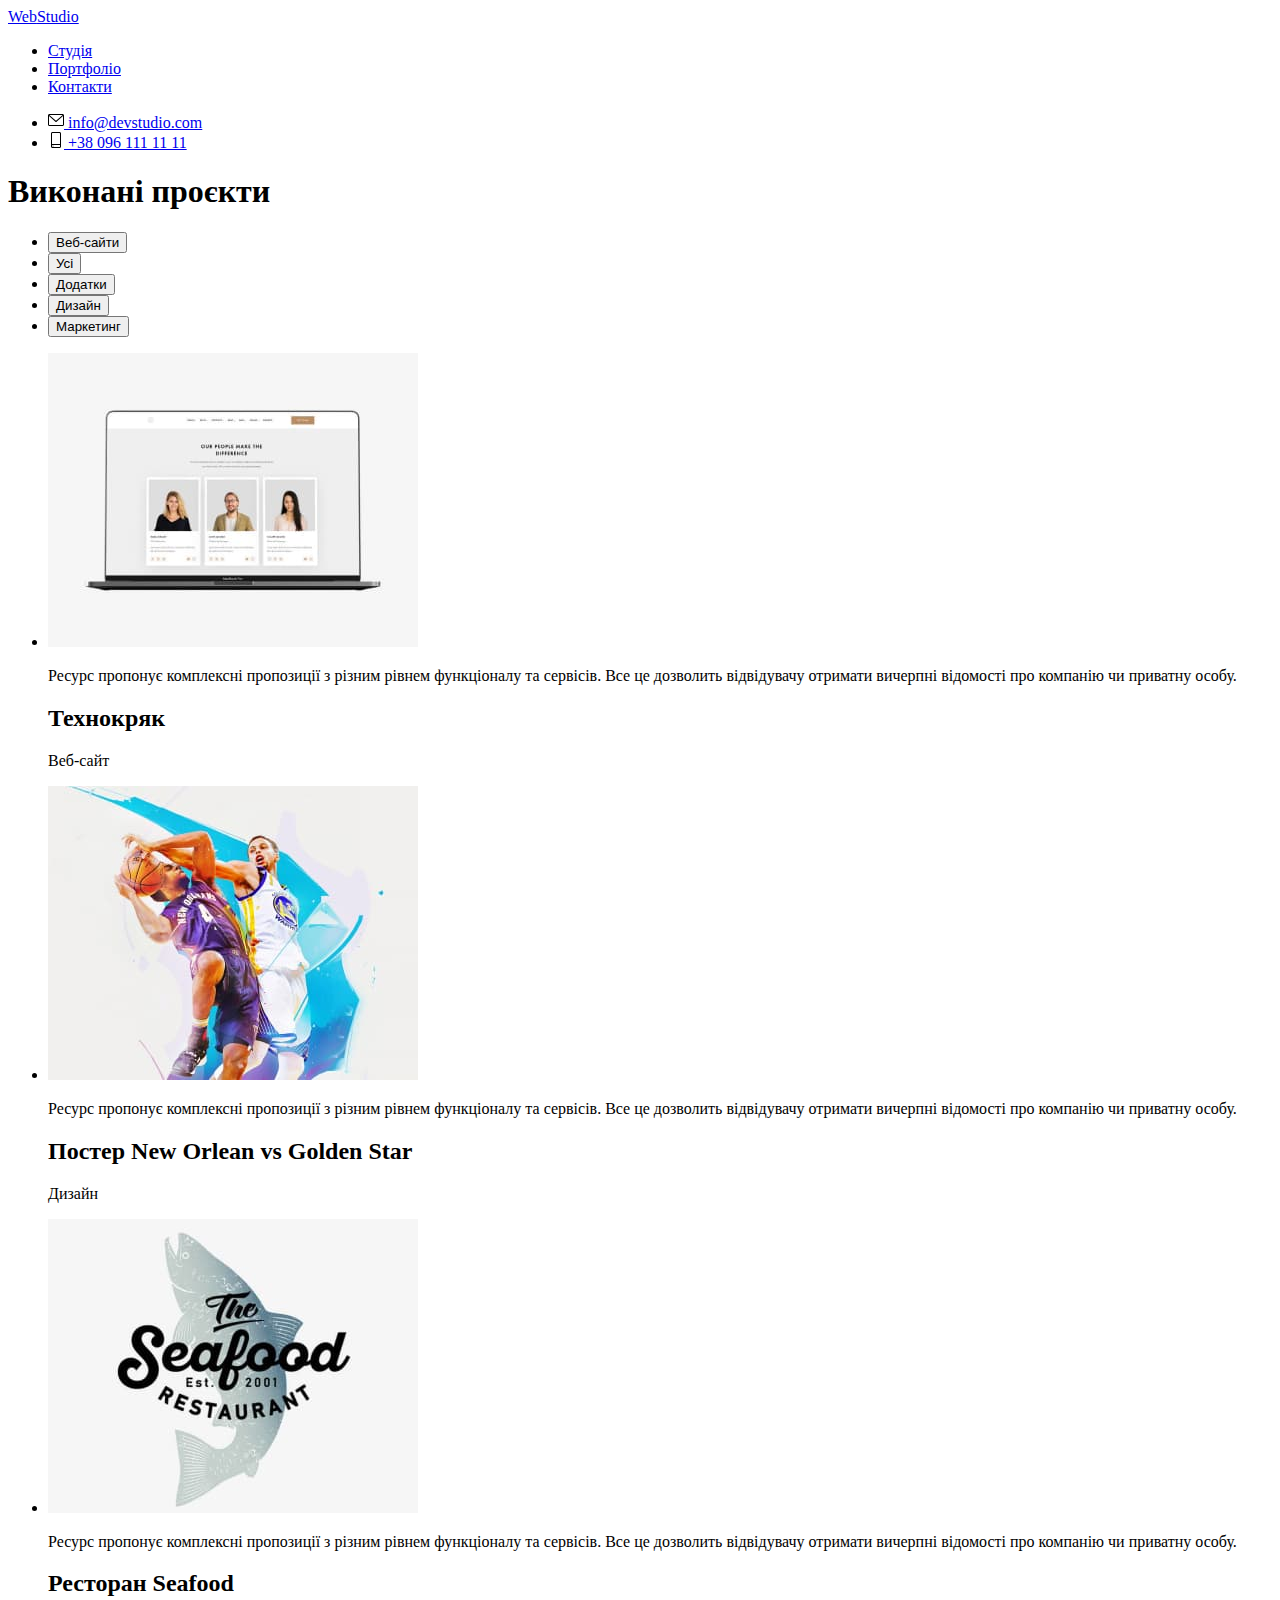
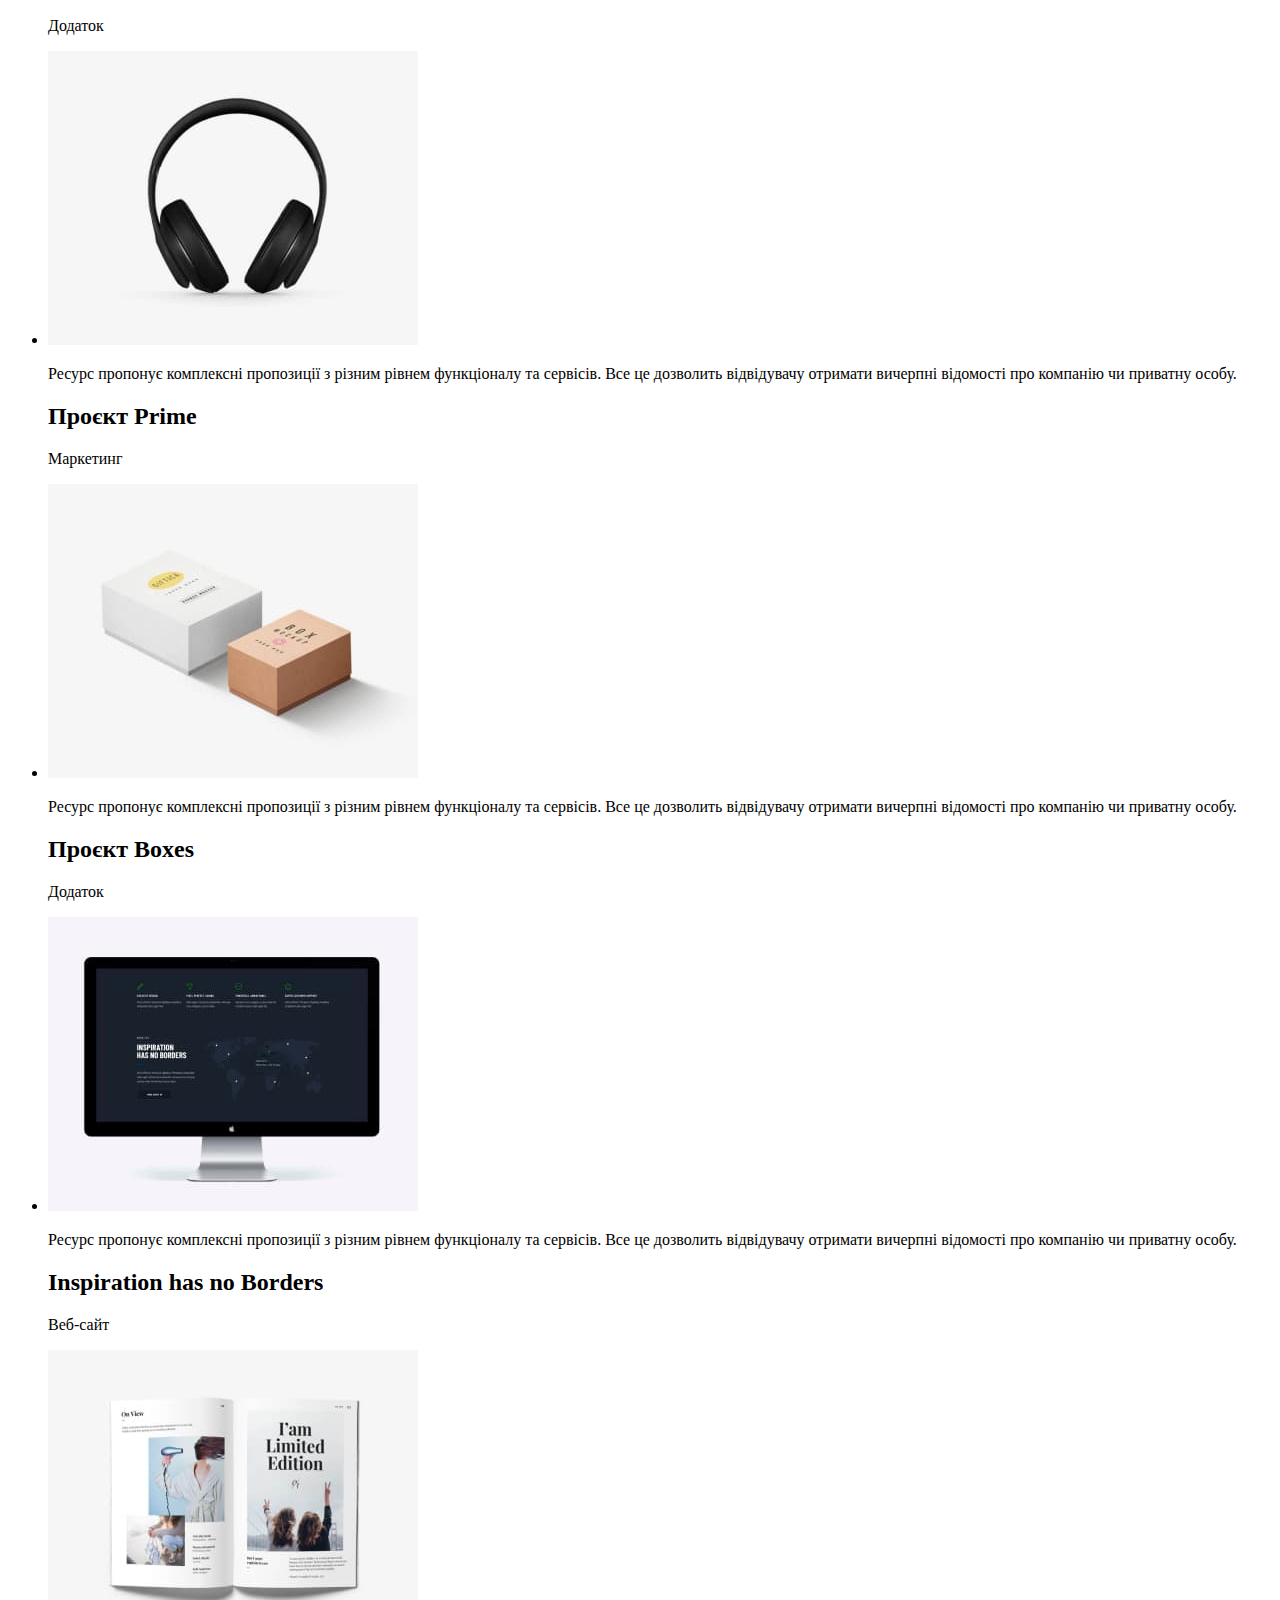
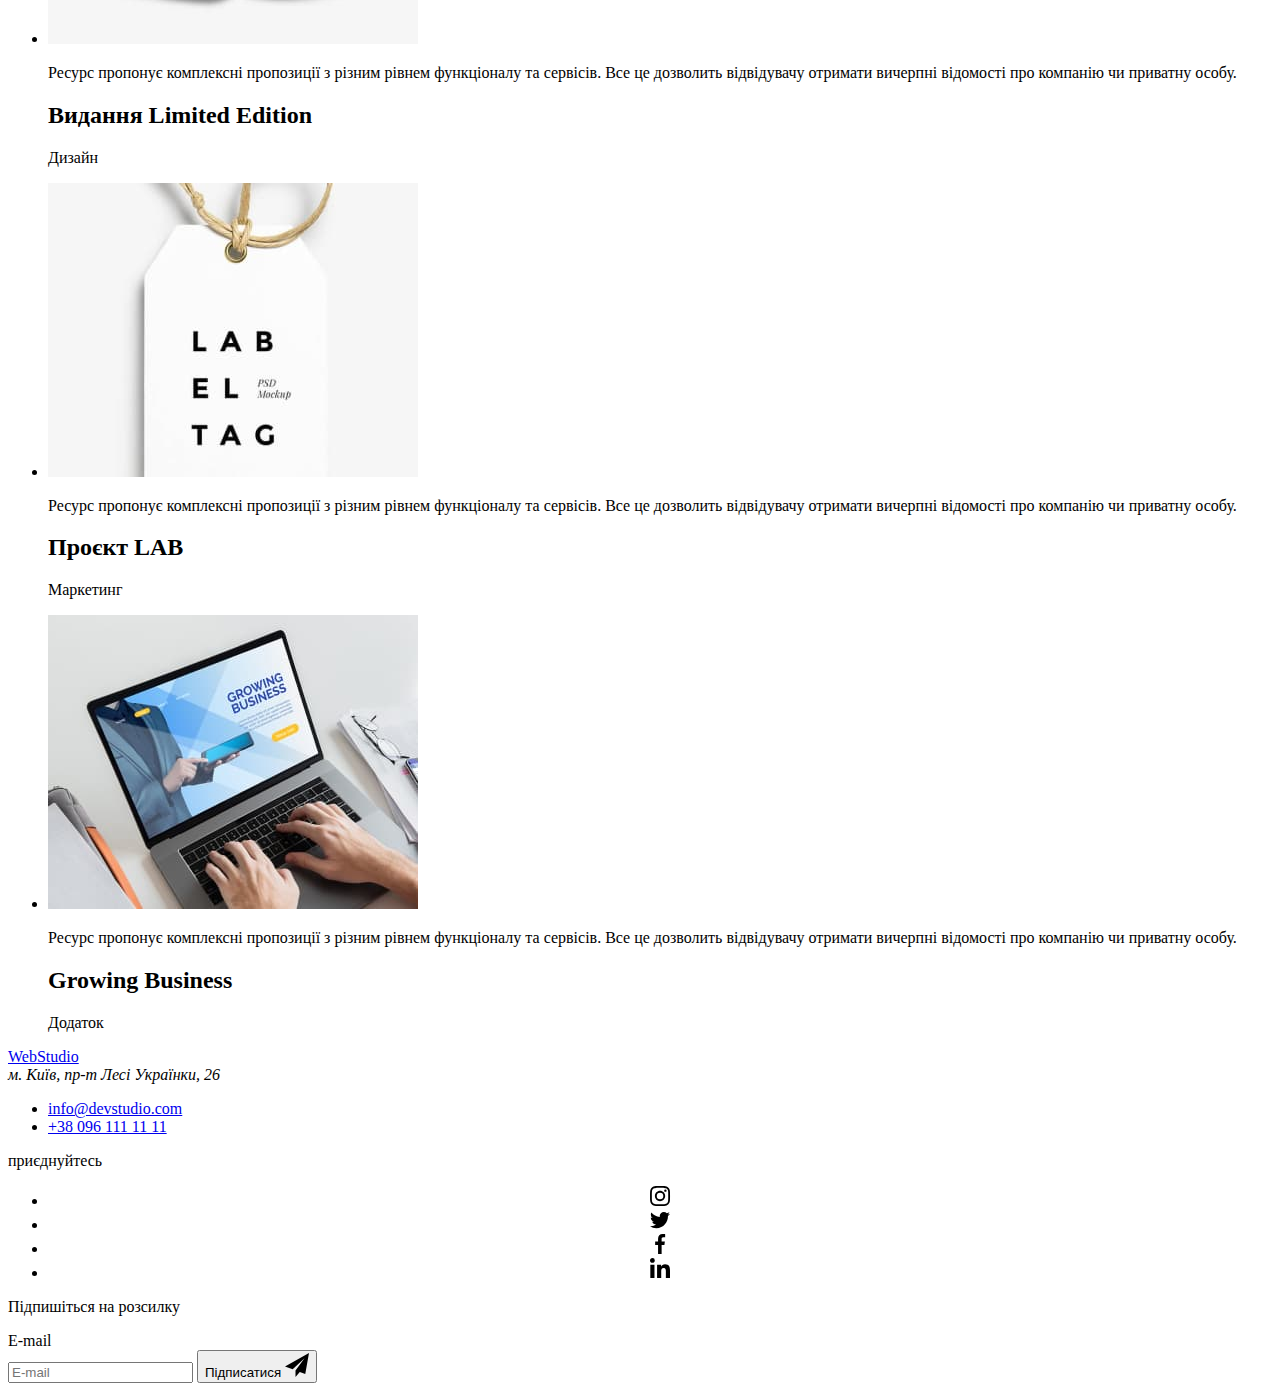
==== commit 68521997: "Code refactoring using SASS preprocessor" ====
--- a/portfolio.html
+++ b/portfolio.html
@@ -7,15 +7,8 @@
 
     <title>Портфоліо</title>
 
-    <!-- Normalization -->
-    <link
-      rel="stylesheet"
-      href="https://cdnjs.cloudflare.com/ajax/libs/modern-normalize/1.0.0/modern-normalize.min.css"
-    />
-
     <!-- Styles -->
     <link rel="stylesheet" href="./css/main.min.css" />
-    <link rel="stylesheet" href="./css/styles.css" />
 
     <!-- Fonts -->
     <link rel="preconnect" href="https://fonts.googleapis.com" />
